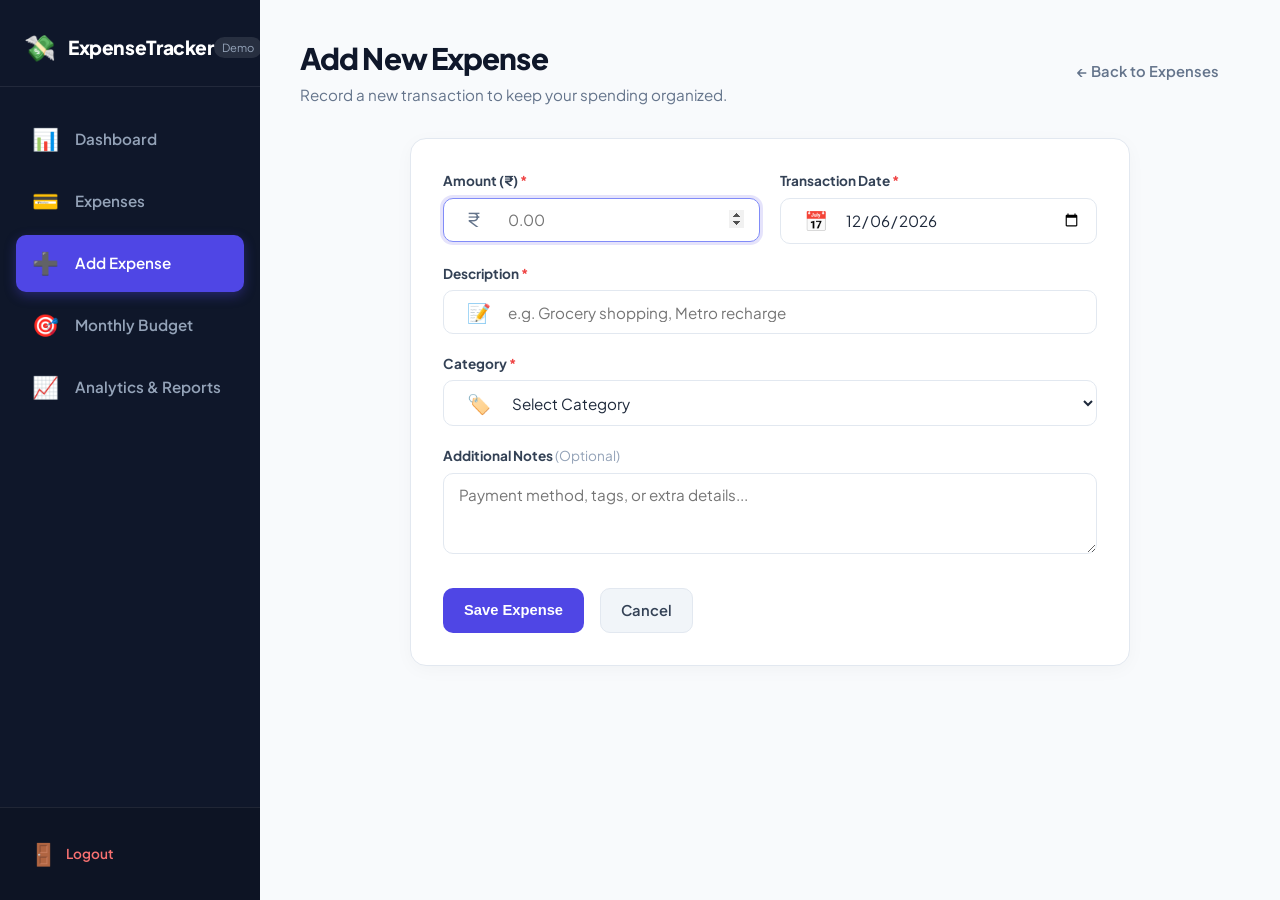
==== 08_Instant_Browser_App_NoServer/add-expense.html @ 8b0769f7 "Intial commit" ====
<!DOCTYPE html>
<html lang="en">
<head>
    <meta charset="UTF-8">
    <meta name="viewport" content="width=device-width, initial-scale=1.0">
    <title>Add Expense — ExpenseTracker</title>
    <link rel="preconnect" href="https://fonts.googleapis.com">
    <link rel="preconnect" href="https://fonts.gstatic.com" crossorigin>
    <link href="https://fonts.googleapis.com/css2?family=Plus+Jakarta+Sans:wght@400;500;600;700;800&display=swap" rel="stylesheet">
    <link rel="stylesheet" href="css/style.css">
</head>
<body class="app-body">
    <div class="app-layout">
        <!-- Sidebar Navigation -->
        <aside class="app-sidebar" id="appSidebar">
            <div class="sidebar-brand">
                <div class="brand-logo"><span class="logo-icon">💸</span><span class="brand-name">ExpenseTracker</span></div>
                <span class="badge-tag badge-subtle">Demo</span>
            </div>
            <nav class="sidebar-nav">
                <ul class="nav-list">
                    <li class="nav-item"><a href="dashboard.html" class="nav-link"><span class="nav-icon">📊</span><span class="nav-label">Dashboard</span></a></li>
                    <li class="nav-item"><a href="expenses.html" class="nav-link"><span class="nav-icon">💳</span><span class="nav-label">Expenses</span></a></li>
                    <li class="nav-item"><a href="add-expense.html" class="nav-link active"><span class="nav-icon">➕</span><span class="nav-label">Add Expense</span></a></li>
                    <li class="nav-item"><a href="budget.html" class="nav-link"><span class="nav-icon">🎯</span><span class="nav-label">Monthly Budget</span></a></li>
                    <li class="nav-item"><a href="reports.html" class="nav-link"><span class="nav-icon">📈</span><span class="nav-label">Analytics & Reports</span></a></li>
                </ul>
            </nav>
            <div class="sidebar-footer">
                <a href="#" onclick="AppStorage.logout()" class="btn-logout"><span class="nav-icon">🚪</span><span class="nav-label">Logout</span></a>
            </div>
        </aside>

        <!-- Main Content -->
        <main class="app-main">
            <div class="page-header">
                <div>
                    <h1 class="page-title">Add New Expense</h1>
                    <p class="page-subtitle">Record a new transaction to keep your spending organized.</p>
                </div>
                <div class="header-actions">
                    <a href="expenses.html" class="btn btn-ghost"><span>← Back to Expenses</span></a>
                </div>
            </div>

            <div class="form-container-card">
                <div class="card form-card">
                    <form id="addExpenseForm">
                        <div class="form-grid-2">
                            <div class="form-group">
                                <label for="amount">Amount (₹) <span class="required">*</span></label>
                                <div class="input-wrapper">
                                    <span class="input-icon">₹</span>
                                    <input type="number" id="amount" step="0.01" min="0.01" placeholder="0.00" required autofocus>
                                </div>
                            </div>

                            <div class="form-group">
                                <label for="date">Transaction Date <span class="required">*</span></label>
                                <div class="input-wrapper">
                                    <span class="input-icon">📅</span>
                                    <input type="date" id="date" required>
                                </div>
                            </div>
                        </div>

                        <div class="form-group">
                            <label for="description">Description <span class="required">*</span></label>
                            <div class="input-wrapper">
                                <span class="input-icon">📝</span>
                                <input type="text" id="description" placeholder="e.g. Grocery shopping, Metro recharge" required>
                            </div>
                        </div>

                        <div class="form-group">
                            <label for="category">Category <span class="required">*</span></label>
                            <div class="input-wrapper">
                                <span class="input-icon">🏷️</span>
                                <select id="category" class="form-select" required>
                                    <option value="" disabled selected>Select Category</option>
                                    <option value="Food">Food</option>
                                    <option value="Transport">Transport</option>
                                    <option value="Education">Education</option>
                                    <option value="Shopping">Shopping</option>
                                    <option value="Entertainment">Entertainment</option>
                                    <option value="Bills">Bills</option>
                                    <option value="Health">Health</option>
                                    <option value="Other">Other</option>
                                </select>
                            </div>
                        </div>

                        <div class="form-group">
                            <label for="notes">Additional Notes <span class="optional">(Optional)</span></label>
                            <textarea id="notes" rows="3" class="form-textarea" placeholder="Payment method, tags, or extra details..."></textarea>
                        </div>

                        <div class="form-actions">
                            <button type="submit" class="btn btn-primary"><span>Save Expense</span></button>
                            <a href="expenses.html" class="btn btn-secondary">Cancel</a>
                        </div>
                    </form>
                </div>
            </div>
        </main>
    </div>

    <script src="js/storage.js"></script>
    <script>
        document.getElementById('date').value = new Date().toISOString().split('T')[0];

        document.getElementById('addExpenseForm').addEventListener('submit', (e) => {
            e.preventDefault();
            const exp = {
                amount: document.getElementById('amount').value,
                date: document.getElementById('date').value,
                description: document.getElementById('description').value.trim(),
                category: document.getElementById('category').value,
                notes: document.getElementById('notes').value.trim()
            };

            AppStorage.addExpense(exp);
            window.location.href = 'expenses.html';
        });
    </script>
</body>
</html>
---- 08_Instant_Browser_App_NoServer/css/style.css ----
/* ==========================================================================
   Java Expense Tracker — Modern Dashboard Design System
   ========================================================================== */

:root {
    /* Brand Colors */
    --primary: #4f46e5;
    --primary-hover: #4338ca;
    --primary-light: #eef2ff;
    --accent: #06b6d4;
    --accent-hover: #0891b2;
    
    /* Status Colors */
    --success: #10b981;
    --success-bg: #ecfdf5;
    --success-border: #a7f3d0;
    
    --warning: #f59e0b;
    --warning-bg: #fffbeb;
    --warning-border: #fde68a;
    
    --danger: #ef4444;
    --danger-bg: #fef2f2;
    --danger-border: #fecaca;
    
    --info: #3b82f6;
    --info-bg: #eff6ff;
    --info-border: #bfdbfe;

    /* Neutrals & Surfaces */
    --bg-main: #f8fafc;
    --bg-card: #ffffff;
    --sidebar-bg: #0f172a;
    --sidebar-text: #94a3b8;
    --sidebar-active: #ffffff;
    --sidebar-active-bg: rgba(79, 70, 229, 0.25);
    
    --text-main: #1e293b;
    --text-muted: #64748b;
    --text-subtle: #94a3b8;
    
    --border-color: #e2e8f0;
    --border-focus: #818cf8;
    
    /* Shadows & Radii */
    --radius-sm: 6px;
    --radius-md: 10px;
    --radius-lg: 16px;
    --radius-full: 9999px;
    
    --shadow-sm: 0 1px 2px 0 rgba(0, 0, 0, 0.05);
    --shadow-md: 0 4px 6px -1px rgba(0, 0, 0, 0.1), 0 2px 4px -1px rgba(0, 0, 0, 0.06);
    --shadow-lg: 0 10px 15px -3px rgba(0, 0, 0, 0.1), 0 4px 6px -2px rgba(0, 0, 0, 0.05);
    --shadow-card: 0 4px 20px -2px rgba(0, 0, 0, 0.04);
}

/* Reset & Global */
*, *::before, *::after {
    box-sizing: border-box;
    margin: 0;
    padding: 0;
}

body {
    font-family: 'Plus Jakarta Sans', -apple-system, BlinkMacSystemFont, "Segoe UI", Roboto, sans-serif;
    background-color: var(--bg-main);
    color: var(--text-main);
    line-height: 1.5;
    -webkit-font-smoothing: antialiased;
}

a {
    color: var(--primary);
    text-decoration: none;
    transition: color 0.2s ease;
}

a:hover {
    color: var(--primary-hover);
}

/* ==========================================================================
   Layout & Navigation
   ========================================================================== */

.app-layout {
    display: flex;
    min-height: 100vh;
}

/* Mobile Navbar (Hidden on desktop) */
.mobile-navbar {
    display: none;
    position: fixed;
    top: 0;
    left: 0;
    right: 0;
    height: 60px;
    background: var(--sidebar-bg);
    color: #ffffff;
    align-items: center;
    justify-content: space-between;
    padding: 0 1.25rem;
    z-index: 100;
}

.mobile-menu-btn {
    background: transparent;
    border: none;
    color: #ffffff;
    font-size: 1.5rem;
    cursor: pointer;
}

/* Sidebar */
.app-sidebar {
    width: 260px;
    background-color: var(--sidebar-bg);
    color: var(--sidebar-text);
    display: flex;
    flex-direction: column;
    position: fixed;
    top: 0;
    bottom: 0;
    left: 0;
    z-index: 50;
    transition: transform 0.3s ease;
}

.sidebar-brand {
    padding: 1.75rem 1.5rem 1.25rem;
    display: flex;
    align-items: center;
    justify-content: space-between;
    border-bottom: 1px solid rgba(255, 255, 255, 0.08);
}

.brand-logo {
    display: flex;
    align-items: center;
    gap: 0.75rem;
}

.logo-icon {
    font-size: 1.6rem;
}

.brand-name {
    font-size: 1.2rem;
    font-weight: 800;
    color: #ffffff;
    letter-spacing: -0.02em;
}

.badge-subtle {
    font-size: 0.7rem;
    background: rgba(255, 255, 255, 0.1);
    color: #94a3b8;
    padding: 2px 8px;
    border-radius: var(--radius-full);
}

.sidebar-nav {
    flex: 1;
    padding: 1.5rem 1rem;
    overflow-y: auto;
}

.nav-list {
    list-style: none;
    display: flex;
    flex-direction: column;
    gap: 0.35rem;
}

.nav-link {
    display: flex;
    align-items: center;
    gap: 1rem;
    padding: 0.75rem 1rem;
    border-radius: var(--radius-md);
    color: var(--sidebar-text);
    font-weight: 600;
    font-size: 0.95rem;
    transition: all 0.2s ease;
}

.nav-link:hover {
    color: #ffffff;
    background: rgba(255, 255, 255, 0.05);
}

.nav-link.active {
    color: #ffffff;
    background: var(--primary);
    box-shadow: 0 4px 12px rgba(79, 70, 229, 0.35);
}

.nav-icon {
    font-size: 1.35rem;
}

.sidebar-footer {
    padding: 1.25rem 1rem;
    border-top: 1px solid rgba(255, 255, 255, 0.08);
    background: rgba(0, 0, 0, 0.15);
}

.user-profile-card {
    display: flex;
    align-items: center;
    gap: 0.75rem;
    margin-bottom: 0.85rem;
}

.user-avatar {
    width: 38px;
    height: 38px;
    background: var(--primary);
    color: #ffffff;
    border-radius: var(--radius-full);
    display: flex;
    align-items: center;
    justify-content: center;
    font-weight: 700;
    font-size: 1rem;
}

.user-details {
    overflow: hidden;
}

.user-name {
    display: block;
    font-size: 0.9rem;
    font-weight: 700;
    color: #ffffff;
    white-space: nowrap;
    text-overflow: ellipsis;
    overflow: hidden;
}

.user-email {
    display: block;
    font-size: 0.75rem;
    color: var(--sidebar-text);
    white-space: nowrap;
    text-overflow: ellipsis;
    overflow: hidden;
}

.btn-logout {
    display: flex;
    align-items: center;
    gap: 0.6rem;
    padding: 0.6rem 0.85rem;
    border-radius: var(--radius-md);
    color: #f87171;
    font-size: 0.85rem;
    font-weight: 600;
    transition: background 0.2s ease;
}

.btn-logout:hover {
    background: rgba(239, 68, 68, 0.15);
    color: #fca5a5;
}

/* Main Content Area */
.app-main {
    flex: 1;
    margin-left: 260px;
    padding: 2.25rem 2.5rem;
    max-width: 1400px;
}

.page-header {
    display: flex;
    align-items: center;
    justify-content: space-between;
    margin-bottom: 2rem;
    flex-wrap: wrap;
    gap: 1rem;
}

.page-title {
    font-size: 1.85rem;
    font-weight: 800;
    color: #0f172a;
    letter-spacing: -0.03em;
}

.page-subtitle {
    color: var(--text-muted);
    font-size: 0.95rem;
    margin-top: 0.2rem;
}

/* ==========================================================================
   Cards & KPI Grid
   ========================================================================== */

.card {
    background: var(--bg-card);
    border-radius: var(--radius-lg);
    border: 1px solid var(--border-color);
    box-shadow: var(--shadow-card);
    padding: 1.5rem;
    transition: box-shadow 0.2s ease;
}

.kpi-grid {
    display: grid;
    grid-template-columns: repeat(auto-fit, minmax(240px, 1fr));
    gap: 1.25rem;
    margin-bottom: 2rem;
}

.kpi-card {
    background: var(--bg-card);
    border: 1px solid var(--border-color);
    border-radius: var(--radius-lg);
    padding: 1.5rem;
    display: flex;
    align-items: flex-start;
    gap: 1.5rem;
    box-shadow: var(--shadow-card);
    position: relative;
    overflow: hidden;
    transition: transform 0.2s ease, box-shadow 0.2s ease;
}

.kpi-card:hover {
    transform: translateY(-3px);
    box-shadow: var(--shadow-lg);
}

.kpi-card::before {
    content: '';
    position: absolute;
    top: 0;
    left: 0;
    bottom: 0;
    width: 4px;
}

.kpi-card.card-primary::before { background: var(--primary); }
.kpi-card.card-info::before { background: var(--info); }
.kpi-card.card-success::before { background: var(--success); }
.kpi-card.card-warning::before { background: var(--warning); }
.kpi-card.card-danger::before { background: var(--danger); }
.kpi-card.card-purple::before { background: #8b5cf6; }

/* Tinted icon backgrounds — matching each card accent */
.card-primary .kpi-icon-wrapper { background: #eef2ff; color: #4f46e5; }
.card-info .kpi-icon-wrapper    { background: #eff6ff; color: #3b82f6; }
.card-success .kpi-icon-wrapper { background: #ecfdf5; color: #10b981; }
.card-warning .kpi-icon-wrapper { background: #fffbeb; color: #f59e0b; }
.card-danger .kpi-icon-wrapper  { background: #fef2f2; color: #ef4444; }
.card-purple .kpi-icon-wrapper  { background: #f5f3ff; color: #8b5cf6; }

.kpi-icon-wrapper {
    width: 58px;
    height: 58px;
    border-radius: var(--radius-md);
    background: var(--bg-main);
    display: flex;
    align-items: center;
    justify-content: center;
    font-size: 1.7rem;
    flex-shrink: 0;
}

.kpi-content {
    flex: 1;
    overflow: hidden;
}

.kpi-label {
    font-size: 0.82rem;
    font-weight: 700;
    text-transform: uppercase;
    letter-spacing: 0.05em;
    color: var(--text-muted);
}

.kpi-value {
    font-size: 1.75rem;
    font-weight: 800;
    color: #0f172a;
    margin: 0.25rem 0;
    letter-spacing: -0.02em;
}

.kpi-meta {
    font-size: 0.8rem;
    color: var(--text-muted);
    display: block;
}

/* ==========================================================================
   Charts Grid & Progress Bars
   ========================================================================== */

.charts-grid {
    display: grid;
    grid-template-columns: repeat(auto-fit, minmax(420px, 1fr));
    gap: 1.5rem;
    margin-bottom: 2rem;
}

.chart-card {
    display: flex;
    flex-direction: column;
}

.chart-header {
    display: flex;
    align-items: center;
    justify-content: space-between;
    margin-bottom: 1.25rem;
}

.chart-header h3 {
    font-size: 1.1rem;
    font-weight: 700;
    color: #0f172a;
}

.chart-wrapper {
    flex: 1;
    min-height: 260px;
    position: relative;
    display: flex;
    align-items: center;
    justify-content: center;
}

.empty-chart {
    text-align: center;
    color: var(--text-muted);
    padding: 3rem 1rem;
}

.empty-chart span {
    font-size: 2.5rem;
    display: block;
    margin-bottom: 0.5rem;
}

/* Budget Progress */
.budget-progress-card {
    margin-bottom: 2rem;
}

.budget-progress-header {
    display: flex;
    align-items: center;
    justify-content: space-between;
    margin-bottom: 0.85rem;
    flex-wrap: wrap;
    gap: 0.75rem;
}

.progress-bar-container {
    width: 100%;
    height: 12px;
    background-color: #e2e8f0;
    border-radius: var(--radius-full);
    overflow: hidden;
}

.progress-bar-sm {
    height: 8px;
}

.progress-bar-fill {
    height: 100%;
    background-color: var(--primary);
    border-radius: var(--radius-full);
    transition: width 0.6s cubic-bezier(0.4, 0, 0.2, 1);
}

.bg-success { background-color: var(--success); }
.bg-warning { background-color: var(--warning); }
.bg-danger { background-color: var(--danger); }

/* Status Badges */
.status-badge {
    font-size: 0.75rem;
    font-weight: 700;
    padding: 4px 10px;
    border-radius: var(--radius-full);
    text-transform: uppercase;
    letter-spacing: 0.04em;
}

.status-success { background: var(--success-bg); color: var(--success); border: 1px solid var(--success-border); }
.status-warning { background: var(--warning-bg); color: var(--warning); border: 1px solid var(--warning-border); }
.status-danger { background: var(--danger-bg); color: var(--danger); border: 1px solid var(--danger-border); }

/* ==========================================================================
   Toolbar & Filters
   ========================================================================== */

.toolbar-card {
    margin-bottom: 1.5rem;
    padding: 1.25rem 1.5rem;
}

.filter-grid {
    display: flex;
    flex-wrap: wrap;
    align-items: flex-end;
    gap: 1rem;
}

.filter-group {
    display: flex;
    flex-direction: column;
    gap: 0.35rem;
    flex: 1;
    min-width: 150px;
}

.filter-search {
    min-width: 220px;
    flex: 1.5;
}

.filter-group label {
    font-size: 0.8rem;
    font-weight: 700;
    color: var(--text-muted);
}

.filter-actions {
    display: flex;
    gap: 0.5rem;
    align-items: center;
}

.stats-ribbon {
    display: flex;
    gap: 1.5rem;
    margin-bottom: 1.25rem;
    align-items: center;
}

.stat-pill {
    background: #ffffff;
    border: 1px solid var(--border-color);
    padding: 0.4rem 0.85rem;
    border-radius: var(--radius-full);
    font-size: 0.85rem;
}

.stat-pill-label {
    color: var(--text-muted);
    margin-right: 0.35rem;
}

.stat-pill-value {
    font-weight: 700;
    color: #0f172a;
}

.stat-highlight {
    color: var(--primary);
}

/* ==========================================================================
   Data Tables
   ========================================================================== */

.table-card {
    padding: 0;
    overflow: hidden;
}

.table-card-header {
    display: flex;
    align-items: center;
    justify-content: space-between;
    padding: 1.25rem 1.5rem;
    border-bottom: 1px solid var(--border-color);
}

.table-card-header h3 {
    font-size: 1.1rem;
    font-weight: 700;
    color: #0f172a;
}

.table-responsive {
    width: 100%;
    overflow-x: auto;
}

.data-table {
    width: 100%;
    border-collapse: collapse;
    text-align: left;
    font-size: 0.92rem;
}

.data-table th {
    background-color: #f8fafc;
    color: var(--text-muted);
    font-size: 0.78rem;
    font-weight: 700;
    text-transform: uppercase;
    letter-spacing: 0.05em;
    padding: 0.85rem 1.25rem;
    border-bottom: 1px solid var(--border-color);
}

.data-table td {
    padding: 1rem 1.25rem;
    border-bottom: 1px solid var(--border-color);
    vertical-align: middle;
}

.data-table tbody tr:hover {
    background-color: #f8fafc;
}

.data-table tr:last-child td {
    border-bottom: none;
}

.text-right { text-align: right; }
.text-center { text-align: center; }

.cell-amount {
    font-weight: 700;
    font-size: 0.98rem;
    color: #0f172a;
}

.date-badge {
    background: #f1f5f9;
    color: #475569;
    padding: 3px 8px;
    border-radius: var(--radius-sm);
    font-size: 0.82rem;
    font-weight: 600;
    font-family: monospace;
}

/* Category Badges */
.category-badge {
    display: inline-flex;
    align-items: center;
    gap: 0.35rem;
    padding: 4px 10px;
    border-radius: var(--radius-full);
    font-size: 0.8rem;
    font-weight: 600;
}

.cat-food { background: #fef3c7; color: #b45309; }
.cat-transport { background: #dbeafe; color: #1d4ed8; }
.cat-education { background: #ede9fe; color: #6d28d9; }
.cat-shopping { background: #fce7f3; color: #be185d; }
.cat-entertainment { background: #d1fae5; color: #047857; }
.cat-bills { background: #fee2e2; color: #b91c1c; }
.cat-health { background: #cffafe; color: #0e7490; }
.cat-other { background: #f1f5f9; color: #475569; }

/* Action Buttons */
.action-btn-group {
    display: inline-flex;
    gap: 0.4rem;
}

.btn-icon-action {
    display: inline-flex;
    align-items: center;
    justify-content: center;
    width: 38px;
    height: 38px;
    border-radius: var(--radius-sm);
    border: 1px solid var(--border-color);
    background: #ffffff;
    cursor: pointer;
    font-size: 1.05rem;
    transition: all 0.2s ease;
}

.btn-icon-action:hover {
    background: #f1f5f9;
    transform: scale(1.05);
}

.btn-edit:hover { border-color: var(--primary); background: var(--primary-light); }
.btn-delete:hover { border-color: var(--danger); background: var(--danger-bg); }

.inline-form {
    display: inline;
}

/* Empty State */
.empty-state {
    text-align: center;
    padding: 3rem 1.5rem;
    color: var(--text-muted);
}

.empty-icon {
    font-size: 3rem;
    display: block;
    margin-bottom: 0.75rem;
}

.empty-state h3 {
    color: #0f172a;
    font-size: 1.15rem;
    margin-bottom: 0.25rem;
}

.empty-state p {
    font-size: 0.9rem;
    margin-bottom: 1.25rem;
}

/* ==========================================================================
   Forms, Inputs & Buttons
   ========================================================================== */

.form-container-card {
    max-width: 720px;
    margin: 0 auto;
}

.form-card {
    padding: 2rem;
}

.form-grid-2 {
    display: grid;
    grid-template-columns: 1fr 1fr;
    gap: 1.25rem;
}

.form-group {
    margin-bottom: 1.25rem;
}

.form-group label {
    display: block;
    font-size: 0.85rem;
    font-weight: 700;
    color: #334155;
    margin-bottom: 0.4rem;
}

.required { color: var(--danger); }
.optional { color: var(--text-subtle); font-weight: normal; }

.input-wrapper {
    position: relative;
    display: flex;
    align-items: center;
}

.input-icon {
    position: absolute;
    left: 1.5rem;
    font-size: 1.2rem;
    color: var(--text-muted);
    pointer-events: none;
}

input[type="text"],
input[type="email"],
input[type="password"],
input[type="number"],
input[type="date"],
select,
textarea {
    width: 100%;
    padding: 0.7rem 0.95rem;
    border: 1px solid var(--border-color);
    border-radius: var(--radius-md);
    background-color: #ffffff;
    font-family: inherit;
    font-size: 0.95rem;
    color: var(--text-main);
    transition: border-color 0.2s ease, box-shadow 0.2s ease;
}

.input-wrapper input,
.input-wrapper select {
    padding-left: 4rem;
}

input:focus, select:focus, textarea:focus {
    outline: none;
    border-color: var(--border-focus);
    box-shadow: 0 0 0 3px rgba(79, 70, 229, 0.15);
}

.form-textarea {
    resize: vertical;
}

.form-actions {
    display: flex;
    gap: 1rem;
    margin-top: 1.75rem;
}

/* Buttons */
.btn {
    display: inline-flex;
    align-items: center;
    justify-content: center;
    gap: 0.5rem;
    padding: 0.65rem 1.25rem;
    font-size: 0.92rem;
    font-weight: 600;
    border-radius: var(--radius-md);
    border: 1px solid transparent;
    cursor: pointer;
    transition: all 0.2s ease;
}

.btn-primary {
    background-color: var(--primary);
    color: #ffffff;
}

.btn-primary:hover {
    background-color: var(--primary-hover);
    color: #ffffff;
    box-shadow: 0 4px 12px rgba(79, 70, 229, 0.3);
}

.btn-secondary {
    background-color: #f1f5f9;
    color: #334155;
    border-color: var(--border-color);
}

.btn-secondary:hover {
    background-color: #e2e8f0;
}

.btn-ghost {
    background-color: transparent;
    color: var(--text-muted);
}

.btn-ghost:hover {
    background-color: #f1f5f9;
    color: var(--text-main);
}

.btn-block {
    width: 100%;
}

.btn-sm {
    padding: 0.45rem 0.85rem;
    font-size: 0.82rem;
}

/* ==========================================================================
   Alerts
   ========================================================================== */

.alert {
    display: flex;
    align-items: center;
    gap: 0.75rem;
    padding: 0.85rem 1.15rem;
    border-radius: var(--radius-md);
    font-size: 0.9rem;
    font-weight: 500;
    margin-bottom: 1.5rem;
}

.alert-danger { background-color: var(--danger-bg); color: #991b1b; border: 1px solid var(--danger-border); }
.alert-success { background-color: var(--success-bg); color: #065f46; border: 1px solid var(--success-border); }
.alert-warning { background-color: var(--warning-bg); color: #92400e; border: 1px solid var(--warning-border); }
.alert-info { background-color: var(--info-bg); color: #1e40af; border: 1px solid var(--info-border); }

/* ==========================================================================
   Auth Pages (Login & Register)
   ========================================================================== */

.auth-page {
    background: linear-gradient(135deg, #0f172a 0%, #1e1b4b 100%);
    min-height: 100vh;
    display: flex;
    align-items: center;
    justify-content: center;
    padding: 2rem 1rem;
}

.auth-container {
    width: 100%;
    max-width: 440px;
}

.auth-card {
    background: #ffffff;
    border-radius: var(--radius-lg);
    box-shadow: 0 20px 25px -5px rgba(0, 0, 0, 0.2), 0 10px 10px -5px rgba(0, 0, 0, 0.04);
    padding: 2.5rem 2.25rem;
}

.auth-header {
    text-align: center;
    margin-bottom: 2rem;
}

.auth-header .brand-logo {
    justify-content: center;
    margin-bottom: 0.75rem;
}

.auth-header h2 {
    font-size: 1.5rem;
    font-weight: 800;
    color: #0f172a;
}

.auth-subtitle {
    color: var(--text-muted);
    font-size: 0.9rem;
}

.auth-footer {
    text-align: center;
    margin-top: 1.75rem;
    font-size: 0.9rem;
    color: var(--text-muted);
}

.auth-link {
    font-weight: 700;
    color: var(--primary);
}

/* ==========================================================================
   Budget & Reports Specific
   ========================================================================== */

.grid-2-col {
    display: grid;
    grid-template-columns: 1fr 1fr;
    gap: 1.5rem;
    margin-bottom: 2rem;
}

.budget-metrics-list {
    display: flex;
    flex-direction: column;
    gap: 0.85rem;
}

.metric-row {
    display: flex;
    justify-content: space-between;
    align-items: center;
    padding: 0.6rem 0;
    border-bottom: 1px dashed var(--border-color);
    font-size: 0.95rem;
}

.metric-row:last-child {
    border-bottom: none;
}

.stat-danger { color: var(--danger); font-weight: 700; }
.stat-success { color: var(--success); font-weight: 700; }
.font-medium { font-weight: 600; }

.mt-3 { margin-top: 0.75rem; }
.mt-4 { margin-top: 1.5rem; }

/* ==========================================================================
   Print & Responsive Styles
   ========================================================================== */

@media print {
    .app-sidebar, .mobile-navbar, .no-print, .btn, .btn-icon-action, .toolbar-card {
        display: none !important;
    }
    .app-main {
        margin-left: 0 !important;
        padding: 0 !important;
    }
    .card {
        box-shadow: none !important;
        border: 1px solid #ccc !important;
    }
}

@media (max-width: 992px) {
    .app-sidebar {
        transform: translateX(-100%);
    }
    .app-sidebar.open {
        transform: translateX(0);
    }
    .app-main {
        margin-left: 0;
        padding: 5rem 1.25rem 2rem;
    }
    .mobile-navbar {
        display: flex;
    }
    .charts-grid, .grid-2-col, .form-grid-2 {
        grid-template-columns: 1fr;
    }
}
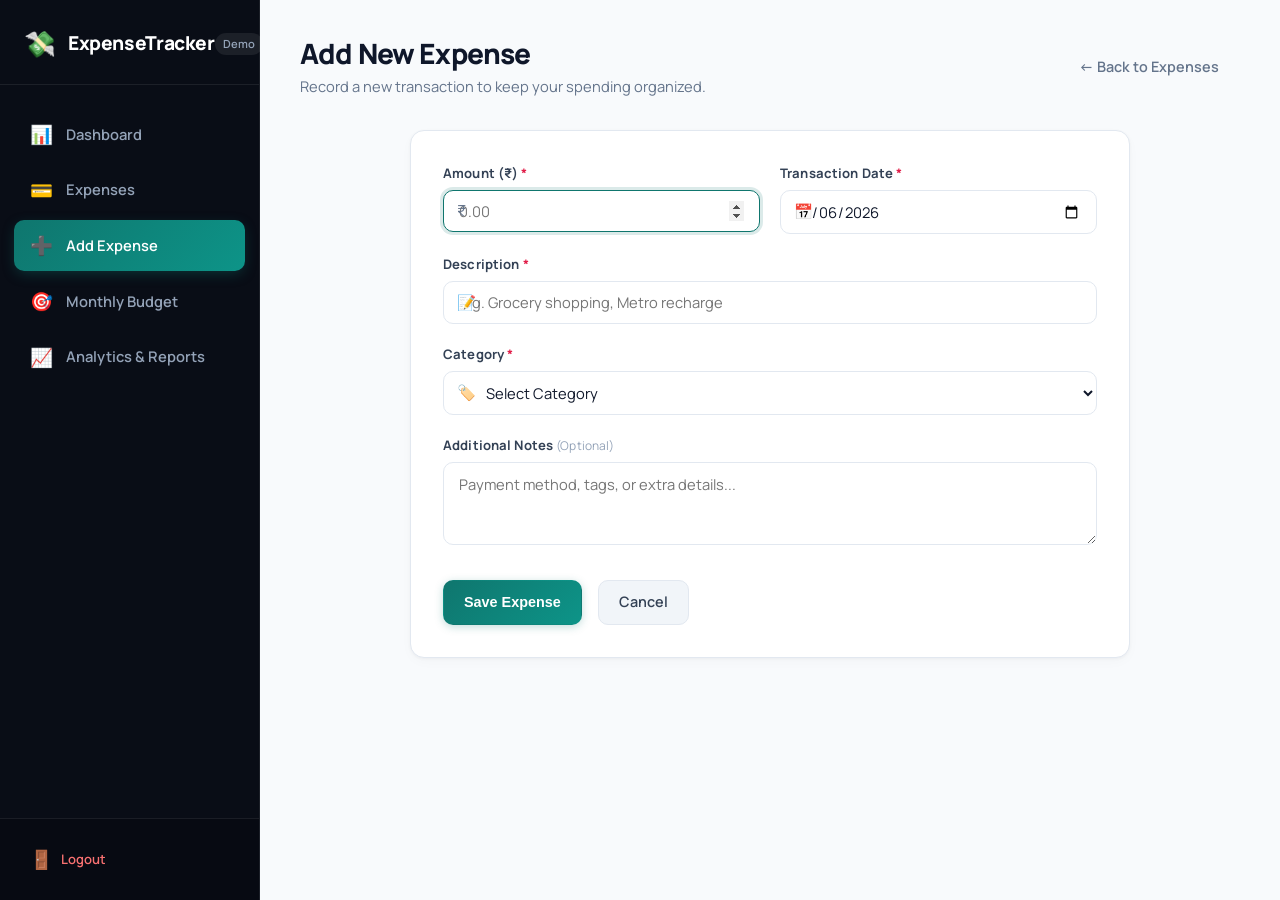
==== commit 0cec2357: "Switch from Firebase to MySQL + add Render deployment config - Replace Firebase Admin SDK with MySQL" ====
--- a/08_Instant_Browser_App_NoServer/add-expense.html
+++ b/08_Instant_Browser_App_NoServer/add-expense.html
@@ -6,7 +6,7 @@
     <title>Add Expense — ExpenseTracker</title>
     <link rel="preconnect" href="https://fonts.googleapis.com">
     <link rel="preconnect" href="https://fonts.gstatic.com" crossorigin>
-    <link href="https://fonts.googleapis.com/css2?family=Plus+Jakarta+Sans:wght@400;500;600;700;800&display=swap" rel="stylesheet">
+    <link href="https://fonts.googleapis.com/css2?family=Manrope:wght@400;500;600;700;800&display=swap" rel="stylesheet">
     <link rel="stylesheet" href="css/style.css">
 </head>
 <body class="app-body">
--- a/08_Instant_Browser_App_NoServer/css/style.css
+++ b/08_Instant_Browser_App_NoServer/css/style.css
@@ -1,57 +1,71 @@
 /* ==========================================================================
-   Java Expense Tracker — Modern Dashboard Design System
+   Java Expense Tracker — High-Craft Financial Interface Design System
+   Polished with Impeccable Craft (Production-Grade UI Refinement)
    ========================================================================== */
 
 :root {
-    /* Brand Colors */
-    --primary: #4f46e5;
-    --primary-hover: #4338ca;
-    --primary-light: #eef2ff;
-    --accent: #06b6d4;
-    --accent-hover: #0891b2;
+    /* Brand Colors (Deep Emerald Teal & Sky Precision) */
+    --primary: #0f766e;
+    --primary-hover: #115e59;
+    --primary-light: #f0fdfa;
+    --primary-border: #99f6e4;
+    --primary-gradient: linear-gradient(135deg, #0f766e 0%, #0d9488 100%);
     
-    /* Status Colors */
-    --success: #10b981;
+    --accent: #0284c7;
+    --accent-hover: #0369a1;
+    --accent-light: #f0f9ff;
+    --accent-border: #bae6fd;
+    
+    /* Semantic Status Colors (WCAG AA Compliant Contrast) */
+    --success: #059669;
     --success-bg: #ecfdf5;
     --success-border: #a7f3d0;
+    --success-text: #065f46;
     
-    --warning: #f59e0b;
+    --warning: #d97706;
     --warning-bg: #fffbeb;
     --warning-border: #fde68a;
+    --warning-text: #92400e;
     
-    --danger: #ef4444;
-    --danger-bg: #fef2f2;
-    --danger-border: #fecaca;
+    --danger: #e11d48;
+    --danger-bg: #fff1f2;
+    --danger-border: #fecdd3;
+    --danger-text: #9f1239;
     
-    --info: #3b82f6;
-    --info-bg: #eff6ff;
-    --info-border: #bfdbfe;
+    --info: #0284c7;
+    --info-bg: #f0f9ff;
+    --info-border: #bae6fd;
+    --info-text: #075985;
 
     /* Neutrals & Surfaces */
     --bg-main: #f8fafc;
     --bg-card: #ffffff;
-    --sidebar-bg: #0f172a;
+    --bg-muted: #f1f5f9;
+    --sidebar-bg: #090d16;
     --sidebar-text: #94a3b8;
     --sidebar-active: #ffffff;
-    --sidebar-active-bg: rgba(79, 70, 229, 0.25);
+    --sidebar-active-bg: rgba(15, 118, 110, 0.22);
+    --sidebar-border: rgba(255, 255, 255, 0.08);
     
-    --text-main: #1e293b;
+    --text-main: #0f172a;
+    --text-secondary: #334155;
     --text-muted: #64748b;
     --text-subtle: #94a3b8;
     
     --border-color: #e2e8f0;
-    --border-focus: #818cf8;
+    --border-subtle: #f1f5f9;
+    --border-focus: #0f766e;
     
     /* Shadows & Radii */
     --radius-sm: 6px;
     --radius-md: 10px;
-    --radius-lg: 16px;
+    --radius-lg: 14px;
     --radius-full: 9999px;
     
-    --shadow-sm: 0 1px 2px 0 rgba(0, 0, 0, 0.05);
-    --shadow-md: 0 4px 6px -1px rgba(0, 0, 0, 0.1), 0 2px 4px -1px rgba(0, 0, 0, 0.06);
-    --shadow-lg: 0 10px 15px -3px rgba(0, 0, 0, 0.1), 0 4px 6px -2px rgba(0, 0, 0, 0.05);
-    --shadow-card: 0 4px 20px -2px rgba(0, 0, 0, 0.04);
+    --shadow-sm: 0 1px 2px 0 rgba(15, 23, 42, 0.04);
+    --shadow-md: 0 4px 6px -1px rgba(15, 23, 42, 0.07), 0 2px 4px -2px rgba(15, 23, 42, 0.04);
+    --shadow-lg: 0 12px 20px -4px rgba(15, 23, 42, 0.08), 0 4px 6px -2px rgba(15, 23, 42, 0.03);
+    --shadow-card: 0 1px 3px 0 rgba(15, 23, 42, 0.04), 0 4px 14px -2px rgba(15, 23, 42, 0.03);
 }
 
 /* Reset & Global */
@@ -61,22 +75,86 @@
     padding: 0;
 }
 
+::selection {
+    background: rgba(15, 118, 110, 0.2);
+    color: #0f766e;
+}
+
 body {
-    font-family: 'Plus Jakarta Sans', -apple-system, BlinkMacSystemFont, "Segoe UI", Roboto, sans-serif;
+    font-family: 'Manrope', -apple-system, BlinkMacSystemFont, "Segoe UI", Roboto, sans-serif;
     background-color: var(--bg-main);
     color: var(--text-main);
-    line-height: 1.5;
+    line-height: 1.55;
     -webkit-font-smoothing: antialiased;
+    -moz-osx-font-smoothing: grayscale;
+    caret-color: var(--primary);
+}
+
+/* Custom Scrollbar */
+::-webkit-scrollbar {
+    width: 6px;
+    height: 6px;
+}
+::-webkit-scrollbar-track {
+    background: transparent;
+}
+::-webkit-scrollbar-thumb {
+    background: #cbd5e1;
+    border-radius: var(--radius-full);
+}
+::-webkit-scrollbar-thumb:hover {
+    background: #94a3b8;
+}
+
+/* Focus Rings */
+:focus-visible {
+    outline: 2px solid var(--border-focus);
+    outline-offset: 2px;
 }
 
 a {
     color: var(--primary);
     text-decoration: none;
-    transition: color 0.2s ease;
+    transition: color 0.15s ease;
 }
 
 a:hover {
     color: var(--primary-hover);
+}
+
+/* Text Links & Truncation */
+.text-link {
+    color: var(--primary);
+    font-weight: 600;
+    font-size: 0.82rem;
+    display: inline-flex;
+    align-items: center;
+    gap: 0.25rem;
+    transition: color 0.15s ease;
+}
+
+.text-link:hover {
+    color: var(--primary-hover);
+    text-decoration: underline;
+}
+
+.text-truncate {
+    white-space: nowrap;
+    overflow: hidden;
+    text-overflow: ellipsis;
+    display: block;
+}
+
+/* Tabular Numerals for Financial Data Alignment */
+.kpi-value,
+.stat-pill-value,
+.cell-amount,
+.metric-val,
+.date-badge,
+.amount,
+td.amount {
+    font-variant-numeric: tabular-nums lining-nums;
+    letter-spacing: -0.01em;
 }
 
 /* ==========================================================================
@@ -88,7 +166,7 @@
     min-height: 100vh;
 }
 
-/* Mobile Navbar (Hidden on desktop) */
+/* Mobile Navbar */
 .mobile-navbar {
     display: none;
     position: fixed;
@@ -102,6 +180,7 @@
     justify-content: space-between;
     padding: 0 1.25rem;
     z-index: 100;
+    border-bottom: 1px solid var(--sidebar-border);
 }
 
 .mobile-menu-btn {
@@ -124,15 +203,16 @@
     bottom: 0;
     left: 0;
     z-index: 50;
-    transition: transform 0.3s ease;
+    border-right: 1px solid var(--sidebar-border);
+    transition: transform 0.25s cubic-bezier(0.16, 1, 0.3, 1);
 }
 
 .sidebar-brand {
-    padding: 1.75rem 1.5rem 1.25rem;
+    padding: 1.5rem 1.5rem 1.25rem;
     display: flex;
     align-items: center;
     justify-content: space-between;
-    border-bottom: 1px solid rgba(255, 255, 255, 0.08);
+    border-bottom: 1px solid var(--sidebar-border);
 }
 
 .brand-logo {
@@ -152,17 +232,24 @@
     letter-spacing: -0.02em;
 }
 
+.badge-tag {
+    display: inline-flex;
+    align-items: center;
+    justify-content: center;
+}
+
 .badge-subtle {
     font-size: 0.7rem;
-    background: rgba(255, 255, 255, 0.1);
+    background: rgba(255, 255, 255, 0.08);
     color: #94a3b8;
     padding: 2px 8px;
     border-radius: var(--radius-full);
+    font-weight: 600;
 }
 
 .sidebar-nav {
     flex: 1;
-    padding: 1.5rem 1rem;
+    padding: 1.5rem 0.85rem;
     overflow-y: auto;
 }
 
@@ -170,40 +257,40 @@
     list-style: none;
     display: flex;
     flex-direction: column;
-    gap: 0.35rem;
+    gap: 0.3rem;
 }
 
 .nav-link {
     display: flex;
     align-items: center;
-    gap: 1rem;
-    padding: 0.75rem 1rem;
+    gap: 0.85rem;
+    padding: 0.7rem 1rem;
     border-radius: var(--radius-md);
     color: var(--sidebar-text);
     font-weight: 600;
-    font-size: 0.95rem;
-    transition: all 0.2s ease;
+    font-size: 0.92rem;
+    transition: all 0.15s ease;
 }
 
 .nav-link:hover {
     color: #ffffff;
-    background: rgba(255, 255, 255, 0.05);
+    background: rgba(255, 255, 255, 0.06);
 }
 
 .nav-link.active {
     color: #ffffff;
-    background: var(--primary);
-    box-shadow: 0 4px 12px rgba(79, 70, 229, 0.35);
+    background: var(--primary-gradient);
+    box-shadow: 0 4px 14px -2px rgba(15, 118, 110, 0.4);
 }
 
 .nav-icon {
-    font-size: 1.35rem;
+    font-size: 1.15rem;
 }
 
 .sidebar-footer {
-    padding: 1.25rem 1rem;
-    border-top: 1px solid rgba(255, 255, 255, 0.08);
-    background: rgba(0, 0, 0, 0.15);
+    padding: 1.15rem 1rem;
+    border-top: 1px solid var(--sidebar-border);
+    background: rgba(0, 0, 0, 0.2);
 }
 
 .user-profile-card {
@@ -214,8 +301,8 @@
 }
 
 .user-avatar {
-    width: 38px;
-    height: 38px;
+    width: 36px;
+    height: 36px;
     background: var(--primary);
     color: #ffffff;
     border-radius: var(--radius-full);
@@ -223,7 +310,7 @@
     align-items: center;
     justify-content: center;
     font-weight: 700;
-    font-size: 1rem;
+    font-size: 0.95rem;
 }
 
 .user-details {
@@ -232,7 +319,7 @@
 
 .user-name {
     display: block;
-    font-size: 0.9rem;
+    font-size: 0.88rem;
     font-weight: 700;
     color: #ffffff;
     white-space: nowrap;
@@ -242,7 +329,7 @@
 
 .user-email {
     display: block;
-    font-size: 0.75rem;
+    font-size: 0.72rem;
     color: var(--sidebar-text);
     white-space: nowrap;
     text-overflow: ellipsis;
@@ -252,13 +339,13 @@
 .btn-logout {
     display: flex;
     align-items: center;
-    gap: 0.6rem;
-    padding: 0.6rem 0.85rem;
+    gap: 0.5rem;
+    padding: 0.5rem 0.85rem;
     border-radius: var(--radius-md);
     color: #f87171;
-    font-size: 0.85rem;
+    font-size: 0.82rem;
     font-weight: 600;
-    transition: background 0.2s ease;
+    transition: background 0.15s ease;
 }
 
 .btn-logout:hover {
@@ -284,16 +371,17 @@
 }
 
 .page-title {
-    font-size: 1.85rem;
+    font-size: 1.75rem;
     font-weight: 800;
-    color: #0f172a;
+    color: var(--text-main);
     letter-spacing: -0.03em;
+    line-height: 1.25;
 }
 
 .page-subtitle {
     color: var(--text-muted);
-    font-size: 0.95rem;
-    margin-top: 0.2rem;
+    font-size: 0.92rem;
+    margin-top: 0.25rem;
 }
 
 /* ==========================================================================
@@ -306,7 +394,11 @@
     border: 1px solid var(--border-color);
     box-shadow: var(--shadow-card);
     padding: 1.5rem;
-    transition: box-shadow 0.2s ease;
+    transition: box-shadow 0.2s ease, border-color 0.2s ease;
+}
+
+.card:hover {
+    border-color: #cbd5e1;
 }
 
 .kpi-grid {
@@ -320,55 +412,63 @@
     background: var(--bg-card);
     border: 1px solid var(--border-color);
     border-radius: var(--radius-lg);
-    padding: 1.5rem;
+    padding: 1.35rem 1.5rem;
     display: flex;
     align-items: flex-start;
-    gap: 1.5rem;
+    gap: 1.15rem;
     box-shadow: var(--shadow-card);
     position: relative;
     overflow: hidden;
-    transition: transform 0.2s ease, box-shadow 0.2s ease;
+    transition: transform 0.2s ease, box-shadow 0.2s ease, border-color 0.2s ease;
 }
 
 .kpi-card:hover {
-    transform: translateY(-3px);
-    box-shadow: var(--shadow-lg);
-}
-
-.kpi-card::before {
-    content: '';
-    position: absolute;
-    top: 0;
-    left: 0;
-    bottom: 0;
-    width: 4px;
-}
-
-.kpi-card.card-primary::before { background: var(--primary); }
-.kpi-card.card-info::before { background: var(--info); }
-.kpi-card.card-success::before { background: var(--success); }
-.kpi-card.card-warning::before { background: var(--warning); }
-.kpi-card.card-danger::before { background: var(--danger); }
-.kpi-card.card-purple::before { background: #8b5cf6; }
-
-/* Tinted icon backgrounds — matching each card accent */
-.card-primary .kpi-icon-wrapper { background: #eef2ff; color: #4f46e5; }
-.card-info .kpi-icon-wrapper    { background: #eff6ff; color: #3b82f6; }
-.card-success .kpi-icon-wrapper { background: #ecfdf5; color: #10b981; }
-.card-warning .kpi-icon-wrapper { background: #fffbeb; color: #f59e0b; }
-.card-danger .kpi-icon-wrapper  { background: #fef2f2; color: #ef4444; }
-.card-purple .kpi-icon-wrapper  { background: #f5f3ff; color: #8b5cf6; }
+    transform: translateY(-2px);
+    box-shadow: var(--shadow-md);
+    border-color: #cbd5e1;
+}
 
 .kpi-icon-wrapper {
-    width: 58px;
-    height: 58px;
+    width: 46px;
+    height: 46px;
     border-radius: var(--radius-md);
-    background: var(--bg-main);
+    background: var(--bg-muted);
     display: flex;
     align-items: center;
     justify-content: center;
-    font-size: 1.7rem;
+    font-size: 1.4rem;
     flex-shrink: 0;
+    border: 1px solid var(--border-subtle);
+}
+
+.kpi-card.card-primary .kpi-icon-wrapper {
+    background: var(--primary-light);
+    border-color: var(--primary-border);
+}
+
+.kpi-card.card-info .kpi-icon-wrapper {
+    background: var(--info-bg);
+    border-color: var(--info-border);
+}
+
+.kpi-card.card-success .kpi-icon-wrapper {
+    background: var(--success-bg);
+    border-color: var(--success-border);
+}
+
+.kpi-card.card-warning .kpi-icon-wrapper {
+    background: var(--warning-bg);
+    border-color: var(--warning-border);
+}
+
+.kpi-card.card-danger .kpi-icon-wrapper {
+    background: var(--danger-bg);
+    border-color: var(--danger-border);
+}
+
+.kpi-card.card-purple .kpi-icon-wrapper {
+    background: #f5f3ff;
+    border-color: #ddd6fe;
 }
 
 .kpi-content {
@@ -377,7 +477,7 @@
 }
 
 .kpi-label {
-    font-size: 0.82rem;
+    font-size: 0.78rem;
     font-weight: 700;
     text-transform: uppercase;
     letter-spacing: 0.05em;
@@ -385,17 +485,67 @@
 }
 
 .kpi-value {
-    font-size: 1.75rem;
+    font-size: 1.7rem;
     font-weight: 800;
-    color: #0f172a;
-    margin: 0.25rem 0;
-    letter-spacing: -0.02em;
+    color: var(--text-main);
+    margin: 0.2rem 0;
 }
 
 .kpi-meta {
-    font-size: 0.8rem;
+    font-size: 0.78rem;
     color: var(--text-muted);
     display: block;
+}
+
+/* ==========================================================================
+   Budget Overview & Progress Card
+   ========================================================================== */
+
+.budget-progress-card {
+    margin-bottom: 2rem;
+}
+
+.budget-progress-header {
+    display: flex;
+    align-items: center;
+    justify-content: space-between;
+    margin-bottom: 1.15rem;
+    flex-wrap: wrap;
+    gap: 0.75rem;
+}
+
+.budget-info h4 {
+    font-size: 1.05rem;
+    font-weight: 700;
+    color: var(--text-main);
+}
+
+.budget-info p {
+    font-size: 0.88rem;
+    color: var(--text-muted);
+    margin-top: 0.15rem;
+}
+
+.card-header-styled {
+    margin-bottom: 1.25rem;
+    padding-bottom: 0.85rem;
+    border-bottom: 1px solid var(--border-color);
+}
+
+.card-header-styled h3 {
+    font-size: 1.1rem;
+    font-weight: 700;
+    color: var(--text-main);
+}
+
+.card-header-styled p {
+    font-size: 0.85rem;
+    color: var(--text-muted);
+    margin-top: 0.2rem;
+}
+
+.budget-alert-box {
+    margin-top: 1rem;
 }
 
 /* ==========================================================================
@@ -410,6 +560,7 @@
 }
 
 .chart-card {
+    min-height: 380px;
     display: flex;
     flex-direction: column;
 }
@@ -419,66 +570,71 @@
     align-items: center;
     justify-content: space-between;
     margin-bottom: 1.25rem;
+    padding-bottom: 0.85rem;
+    border-bottom: 1px solid var(--border-color);
 }
 
 .chart-header h3 {
-    font-size: 1.1rem;
-    font-weight: 700;
-    color: #0f172a;
-}
-
-.chart-wrapper {
+    font-size: 1.05rem;
+    font-weight: 700;
+    color: var(--text-main);
+    letter-spacing: -0.01em;
+}
+
+.chart-wrapper, .chart-container {
     flex: 1;
-    min-height: 260px;
     position: relative;
+    width: 100%;
+    min-height: 280px;
     display: flex;
     align-items: center;
     justify-content: center;
 }
 
+/* Empty Chart State */
 .empty-chart {
+    display: flex;
+    flex-direction: column;
+    align-items: center;
+    justify-content: center;
+    height: 240px;
+    width: 100%;
+    background: var(--bg-muted);
+    border: 1px dashed var(--border-color);
+    border-radius: var(--radius-md);
+    color: var(--text-muted);
     text-align: center;
-    color: var(--text-muted);
-    padding: 3rem 1rem;
+    padding: 2rem;
 }
 
 .empty-chart span {
     font-size: 2.5rem;
-    display: block;
     margin-bottom: 0.5rem;
 }
 
-/* Budget Progress */
-.budget-progress-card {
-    margin-bottom: 2rem;
-}
-
-.budget-progress-header {
-    display: flex;
-    align-items: center;
-    justify-content: space-between;
-    margin-bottom: 0.85rem;
-    flex-wrap: wrap;
-    gap: 0.75rem;
-}
-
+.empty-chart p {
+    font-size: 0.88rem;
+    color: var(--text-muted);
+}
+
+/* Progress Bars (Layout-thrash free) */
 .progress-bar-container {
     width: 100%;
-    height: 12px;
+    height: 10px;
     background-color: #e2e8f0;
     border-radius: var(--radius-full);
     overflow: hidden;
 }
 
 .progress-bar-sm {
-    height: 8px;
+    height: 7px;
 }
 
 .progress-bar-fill {
     height: 100%;
     background-color: var(--primary);
     border-radius: var(--radius-full);
-    transition: width 0.6s cubic-bezier(0.4, 0, 0.2, 1);
+    transition: opacity 0.25s ease;
 }
 
 .bg-success { background-color: var(--success); }
@@ -487,17 +643,32 @@
 
 /* Status Badges */
 .status-badge {
-    font-size: 0.75rem;
-    font-weight: 700;
-    padding: 4px 10px;
+    font-size: 0.72rem;
+    font-weight: 700;
+    padding: 3px 9px;
     border-radius: var(--radius-full);
     text-transform: uppercase;
-    letter-spacing: 0.04em;
-}
-
-.status-success { background: var(--success-bg); color: var(--success); border: 1px solid var(--success-border); }
-.status-warning { background: var(--warning-bg); color: var(--warning); border: 1px solid var(--warning-border); }
-.status-danger { background: var(--danger-bg); color: var(--danger); border: 1px solid var(--danger-border); }
+    letter-spacing: 0.05em;
+    display: inline-block;
+}
+
+.status-success {
+    background: var(--success-bg);
+    color: var(--success-text);
+    border: 1px solid var(--success-border);
+}
+
+.status-warning {
+    background: var(--warning-bg);
+    color: var(--warning-text);
+    border: 1px solid var(--warning-border);
+}
+
+.status-danger {
+    background: var(--danger-bg);
+    color: var(--danger-text);
+    border: 1px solid var(--danger-border);
+}
 
 /* ==========================================================================
    Toolbar & Filters
@@ -505,7 +676,7 @@
 
 .toolbar-card {
     margin-bottom: 1.5rem;
-    padding: 1.25rem 1.5rem;
+    padding: 1.15rem 1.35rem;
 }
 
 .filter-grid {
@@ -529,8 +700,10 @@
 }
 
 .filter-group label {
-    font-size: 0.8rem;
-    font-weight: 700;
+    font-size: 0.76rem;
+    font-weight: 700;
+    text-transform: uppercase;
+    letter-spacing: 0.04em;
     color: var(--text-muted);
 }
 
@@ -542,27 +715,30 @@
 
 .stats-ribbon {
     display: flex;
-    gap: 1.5rem;
+    gap: 1.25rem;
     margin-bottom: 1.25rem;
     align-items: center;
+    flex-wrap: wrap;
 }
 
 .stat-pill {
     background: #ffffff;
     border: 1px solid var(--border-color);
-    padding: 0.4rem 0.85rem;
+    padding: 0.35rem 0.85rem;
     border-radius: var(--radius-full);
-    font-size: 0.85rem;
+    font-size: 0.82rem;
+    box-shadow: var(--shadow-sm);
 }
 
 .stat-pill-label {
     color: var(--text-muted);
     margin-right: 0.35rem;
+    font-weight: 500;
 }
 
 .stat-pill-value {
     font-weight: 700;
-    color: #0f172a;
+    color: var(--text-main);
 }
 
 .stat-highlight {
@@ -582,14 +758,14 @@
     display: flex;
     align-items: center;
     justify-content: space-between;
-    padding: 1.25rem 1.5rem;
+    padding: 1.15rem 1.5rem;
     border-bottom: 1px solid var(--border-color);
 }
 
 .table-card-header h3 {
-    font-size: 1.1rem;
-    font-weight: 700;
-    color: #0f172a;
+    font-size: 1.05rem;
+    font-weight: 700;
+    color: var(--text-main);
 }
 
 .table-responsive {
@@ -601,13 +777,13 @@
     width: 100%;
     border-collapse: collapse;
     text-align: left;
-    font-size: 0.92rem;
+    font-size: 0.9rem;
 }
 
 .data-table th {
     background-color: #f8fafc;
     color: var(--text-muted);
-    font-size: 0.78rem;
+    font-size: 0.74rem;
     font-weight: 700;
     text-transform: uppercase;
     letter-spacing: 0.05em;
@@ -616,11 +792,15 @@
 }
 
 .data-table td {
-    padding: 1rem 1.25rem;
+    padding: 0.95rem 1.25rem;
     border-bottom: 1px solid var(--border-color);
     vertical-align: middle;
 }
 
+.data-table tbody tr {
+    transition: background-color 0.12s ease;
+}
+
 .data-table tbody tr:hover {
     background-color: #f8fafc;
 }
@@ -634,8 +814,8 @@
 
 .cell-amount {
     font-weight: 700;
-    font-size: 0.98rem;
-    color: #0f172a;
+    font-size: 0.95rem;
+    color: var(--text-main);
 }
 
 .date-badge {
@@ -645,62 +825,78 @@
     border-radius: var(--radius-sm);
     font-size: 0.82rem;
     font-weight: 600;
-    font-family: monospace;
-}
-
-/* Category Badges */
+}
+
+/* Category Badges (Resilient Attribute Substring Matching) */
 .category-badge {
     display: inline-flex;
     align-items: center;
     gap: 0.35rem;
-    padding: 4px 10px;
+    padding: 3px 9px;
     border-radius: var(--radius-full);
-    font-size: 0.8rem;
+    font-size: 0.78rem;
     font-weight: 600;
-}
-
-.cat-food { background: #fef3c7; color: #b45309; }
-.cat-transport { background: #dbeafe; color: #1d4ed8; }
-.cat-education { background: #ede9fe; color: #6d28d9; }
-.cat-shopping { background: #fce7f3; color: #be185d; }
-.cat-entertainment { background: #d1fae5; color: #047857; }
-.cat-bills { background: #fee2e2; color: #b91c1c; }
-.cat-health { background: #cffafe; color: #0e7490; }
-.cat-other { background: #f1f5f9; color: #475569; }
+    border: 1px solid transparent;
+}
+
+[class*="cat-food"], .cat-food { background: #fffbeb; color: #b45309; border-color: #fde68a; }
+[class*="cat-trans"], .cat-transport { background: #f0f9ff; color: #0369a1; border-color: #bae6fd; }
+[class*="cat-edu"], .cat-education { background: #f5f3ff; color: #6d28d9; border-color: #ddd6fe; }
+[class*="cat-shop"], .cat-shopping { background: #fff1f2; color: #be123c; border-color: #fecdd3; }
+[class*="cat-ent"], .cat-entertainment { background: #ecfdf5; color: #047857; border-color: #a7f3d0; }
+[class*="cat-bill"], [class*="cat-util"], .cat-bills { background: #fff7ed; color: #c2410c; border-color: #ffedd5; }
+[class*="cat-health"], .cat-health { background: #ecfeff; color: #0e7490; border-color: #a5f3fc; }
+[class*="cat-other"], .cat-other { background: #f8fafc; color: #475569; border-color: #e2e8f0; }
 
 /* Action Buttons */
 .action-btn-group {
     display: inline-flex;
-    gap: 0.4rem;
+    gap: 0.35rem;
+    align-items: center;
 }
 
 .btn-icon-action {
     display: inline-flex;
     align-items: center;
     justify-content: center;
-    width: 38px;
-    height: 38px;
+    width: 32px;
+    height: 32px;
     border-radius: var(--radius-sm);
     border: 1px solid var(--border-color);
     background: #ffffff;
     cursor: pointer;
-    font-size: 1.05rem;
-    transition: all 0.2s ease;
+    font-size: 0.9rem;
+    transition: all 0.15s ease;
 }
 
 .btn-icon-action:hover {
     background: #f1f5f9;
-    transform: scale(1.05);
-}
-
-.btn-edit:hover { border-color: var(--primary); background: var(--primary-light); }
-.btn-delete:hover { border-color: var(--danger); background: var(--danger-bg); }
+    border-color: #cbd5e1;
+    transform: translateY(-1px);
+}
+
+.btn-edit:hover {
+    border-color: var(--primary-border);
+    background: var(--primary-light);
+    color: var(--primary);
+}
+
+.btn-delete:hover {
+    border-color: var(--danger-border);
+    background: var(--danger-bg);
+    color: var(--danger);
+}
 
 .inline-form {
     display: inline;
 }
 
 /* Empty State */
+.table-empty {
+    padding: 3rem 1.5rem !important;
+    text-align: center;
+}
+
 .empty-state {
     text-align: center;
     padding: 3rem 1.5rem;
@@ -708,19 +904,20 @@
 }
 
 .empty-icon {
-    font-size: 3rem;
+    font-size: 2.75rem;
     display: block;
     margin-bottom: 0.75rem;
 }
 
 .empty-state h3 {
-    color: #0f172a;
+    color: var(--text-main);
     font-size: 1.15rem;
+    font-weight: 700;
     margin-bottom: 0.25rem;
 }
 
 .empty-state p {
-    font-size: 0.9rem;
+    font-size: 0.88rem;
     margin-bottom: 1.25rem;
 }
 
@@ -749,14 +946,15 @@
 
 .form-group label {
     display: block;
-    font-size: 0.85rem;
-    font-weight: 700;
-    color: #334155;
+    font-size: 0.82rem;
+    font-weight: 700;
+    color: var(--text-secondary);
     margin-bottom: 0.4rem;
+    letter-spacing: 0.01em;
 }
 
 .required { color: var(--danger); }
-.optional { color: var(--text-subtle); font-weight: normal; }
+.optional { color: var(--text-subtle); font-weight: normal; font-size: 0.75rem; }
 
 .input-wrapper {
     position: relative;
@@ -766,10 +964,15 @@
 
 .input-icon {
     position: absolute;
-    left: 1.5rem;
-    font-size: 1.2rem;
+    left: 0.85rem;
+    font-size: 0.95rem;
     color: var(--text-muted);
     pointer-events: none;
+}
+
+.input-wrapper input,
+.input-wrapper select {
+    padding-left: 2.4rem;
 }
 
 input[type="text"],
@@ -780,25 +983,24 @@
 select,
 textarea {
     width: 100%;
-    padding: 0.7rem 0.95rem;
+    padding: 0.65rem 0.95rem;
     border: 1px solid var(--border-color);
     border-radius: var(--radius-md);
     background-color: #ffffff;
     font-family: inherit;
-    font-size: 0.95rem;
+    font-size: 0.92rem;
     color: var(--text-main);
-    transition: border-color 0.2s ease, box-shadow 0.2s ease;
-}
-
-.input-wrapper input,
-.input-wrapper select {
-    padding-left: 4rem;
+    transition: border-color 0.15s ease, box-shadow 0.15s ease;
+}
+
+input:hover, select:hover, textarea:hover {
+    border-color: #cbd5e1;
 }
 
 input:focus, select:focus, textarea:focus {
     outline: none;
     border-color: var(--border-focus);
-    box-shadow: 0 0 0 3px rgba(79, 70, 229, 0.15);
+    box-shadow: 0 0 0 3px rgba(15, 118, 110, 0.15);
 }
 
 .form-textarea {
@@ -818,23 +1020,29 @@
     justify-content: center;
     gap: 0.5rem;
     padding: 0.65rem 1.25rem;
-    font-size: 0.92rem;
+    font-size: 0.9rem;
     font-weight: 600;
     border-radius: var(--radius-md);
     border: 1px solid transparent;
     cursor: pointer;
-    transition: all 0.2s ease;
+    transition: all 0.15s ease;
+}
+
+.btn:active {
+    transform: scale(0.98);
 }
 
 .btn-primary {
-    background-color: var(--primary);
+    background: var(--primary-gradient);
     color: #ffffff;
+    box-shadow: 0 2px 8px rgba(15, 118, 110, 0.25);
 }
 
 .btn-primary:hover {
-    background-color: var(--primary-hover);
+    background: linear-gradient(135deg, #115e59 0%, #0f766e 100%);
     color: #ffffff;
-    box-shadow: 0 4px 12px rgba(79, 70, 229, 0.3);
+    box-shadow: 0 4px 12px rgba(15, 118, 110, 0.35);
+    transform: translateY(-1px);
 }
 
 .btn-secondary {
@@ -845,6 +1053,7 @@
 
 .btn-secondary:hover {
     background-color: #e2e8f0;
+    color: #0f172a;
 }
 
 .btn-ghost {
@@ -862,7 +1071,7 @@
 }
 
 .btn-sm {
-    padding: 0.45rem 0.85rem;
+    padding: 0.4rem 0.8rem;
     font-size: 0.82rem;
 }
 
@@ -876,22 +1085,41 @@
     gap: 0.75rem;
     padding: 0.85rem 1.15rem;
     border-radius: var(--radius-md);
-    font-size: 0.9rem;
+    font-size: 0.88rem;
     font-weight: 500;
     margin-bottom: 1.5rem;
 }
 
-.alert-danger { background-color: var(--danger-bg); color: #991b1b; border: 1px solid var(--danger-border); }
-.alert-success { background-color: var(--success-bg); color: #065f46; border: 1px solid var(--success-border); }
-.alert-warning { background-color: var(--warning-bg); color: #92400e; border: 1px solid var(--warning-border); }
-.alert-info { background-color: var(--info-bg); color: #1e40af; border: 1px solid var(--info-border); }
+.alert-danger {
+    background-color: var(--danger-bg);
+    color: var(--danger-text);
+    border: 1px solid var(--danger-border);
+}
+
+.alert-success {
+    background-color: var(--success-bg);
+    color: var(--success-text);
+    border: 1px solid var(--success-border);
+}
+
+.alert-warning {
+    background-color: var(--warning-bg);
+    color: var(--warning-text);
+    border: 1px solid var(--warning-border);
+}
+
+.alert-info {
+    background-color: var(--info-bg);
+    color: var(--info-text);
+    border: 1px solid var(--info-border);
+}
 
 /* ==========================================================================
    Auth Pages (Login & Register)
    ========================================================================== */
 
 .auth-page {
-    background: linear-gradient(135deg, #0f172a 0%, #1e1b4b 100%);
+    background: radial-gradient(circle at 50% 20%, #1e293b 0%, #090d16 100%);
     min-height: 100vh;
     display: flex;
     align-items: center;
@@ -907,7 +1135,8 @@
 .auth-card {
     background: #ffffff;
     border-radius: var(--radius-lg);
-    box-shadow: 0 20px 25px -5px rgba(0, 0, 0, 0.2), 0 10px 10px -5px rgba(0, 0, 0, 0.04);
+    border: 1px solid rgba(255, 255, 255, 0.1);
+    box-shadow: 0 20px 30px -10px rgba(0, 0, 0, 0.35);
     padding: 2.5rem 2.25rem;
 }
 
@@ -922,26 +1151,32 @@
 }
 
 .auth-header h2 {
-    font-size: 1.5rem;
+    font-size: 1.45rem;
     font-weight: 800;
-    color: #0f172a;
+    color: var(--text-main);
+    letter-spacing: -0.02em;
 }
 
 .auth-subtitle {
     color: var(--text-muted);
-    font-size: 0.9rem;
+    font-size: 0.88rem;
 }
 
 .auth-footer {
     text-align: center;
     margin-top: 1.75rem;
-    font-size: 0.9rem;
+    font-size: 0.88rem;
     color: var(--text-muted);
 }
 
 .auth-link {
     font-weight: 700;
     color: var(--primary);
+}
+
+.auth-link:hover {
+    color: var(--primary-hover);
+    text-decoration: underline;
 }
 
 /* ==========================================================================
@@ -967,7 +1202,7 @@
     align-items: center;
     padding: 0.6rem 0;
     border-bottom: 1px dashed var(--border-color);
-    font-size: 0.95rem;
+    font-size: 0.92rem;
 }
 
 .metric-row:last-child {
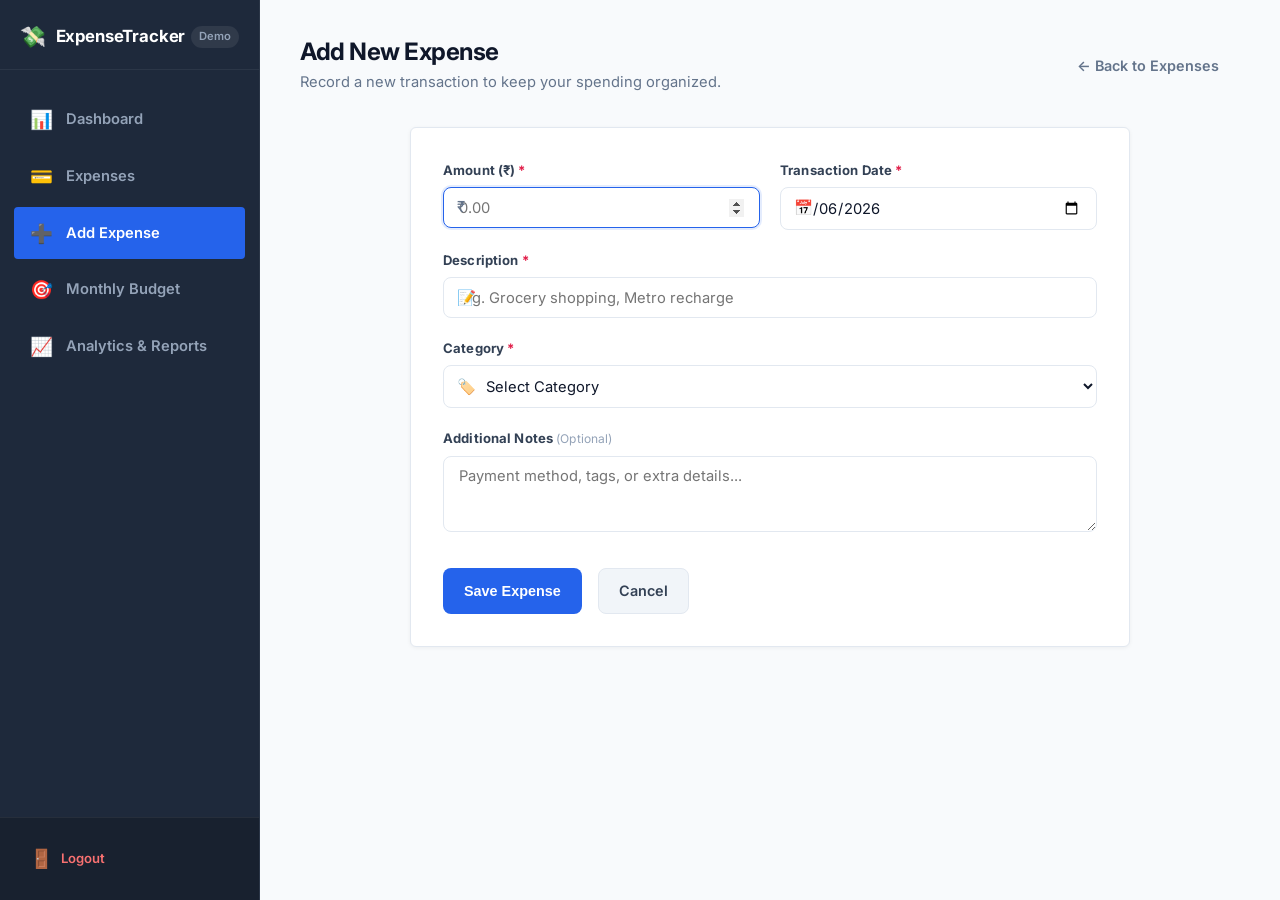
==== commit 60036209: "UI overhaul: replace AI-template look with cleaner human-designed style - Font: Manrope → Inter (les" ====
--- a/08_Instant_Browser_App_NoServer/add-expense.html
+++ b/08_Instant_Browser_App_NoServer/add-expense.html
@@ -6,7 +6,7 @@
     <title>Add Expense — ExpenseTracker</title>
     <link rel="preconnect" href="https://fonts.googleapis.com">
     <link rel="preconnect" href="https://fonts.gstatic.com" crossorigin>
-    <link href="https://fonts.googleapis.com/css2?family=Manrope:wght@400;500;600;700;800&display=swap" rel="stylesheet">
+    <link href="https://fonts.googleapis.com/css2?family=Inter:wght@400;500;600;700&display=swap" rel="stylesheet">
     <link rel="stylesheet" href="css/style.css">
 </head>
 <body class="app-body">
--- a/08_Instant_Browser_App_NoServer/css/style.css
+++ b/08_Instant_Browser_App_NoServer/css/style.css
@@ -1,20 +1,17 @@
 /* ==========================================================================
-   Java Expense Tracker — High-Craft Financial Interface Design System
-   Polished with Impeccable Craft (Production-Grade UI Refinement)
+   ExpenseTracker — custom UI
    ========================================================================== */
 
 :root {
-    /* Brand Colors (Deep Emerald Teal & Sky Precision) */
-    --primary: #0f766e;
-    --primary-hover: #115e59;
-    --primary-light: #f0fdfa;
-    --primary-border: #99f6e4;
-    --primary-gradient: linear-gradient(135deg, #0f766e 0%, #0d9488 100%);
+    --primary: #2563eb;
+    --primary-hover: #1d4ed8;
+    --primary-light: #eff6ff;
+    --primary-border: #bfdbfe;
     
-    --accent: #0284c7;
-    --accent-hover: #0369a1;
-    --accent-light: #f0f9ff;
-    --accent-border: #bae6fd;
+    --accent: #7c3aed;
+    --accent-hover: #6d28d9;
+    --accent-light: #f5f3ff;
+    --accent-border: #c4b5fd;
     
     /* Semantic Status Colors (WCAG AA Compliant Contrast) */
     --success: #059669;
@@ -41,11 +38,11 @@
     --bg-main: #f8fafc;
     --bg-card: #ffffff;
     --bg-muted: #f1f5f9;
-    --sidebar-bg: #090d16;
+    --sidebar-bg: #1e293b;
     --sidebar-text: #94a3b8;
     --sidebar-active: #ffffff;
-    --sidebar-active-bg: rgba(15, 118, 110, 0.22);
-    --sidebar-border: rgba(255, 255, 255, 0.08);
+    --sidebar-active-bg: rgba(37, 99, 235, 0.25);
+    --sidebar-border: rgba(255, 255, 255, 0.06);
     
     --text-main: #0f172a;
     --text-secondary: #334155;
@@ -54,18 +51,17 @@
     
     --border-color: #e2e8f0;
     --border-subtle: #f1f5f9;
-    --border-focus: #0f766e;
+    --border-focus: #2563eb;
     
-    /* Shadows & Radii */
-    --radius-sm: 6px;
-    --radius-md: 10px;
-    --radius-lg: 14px;
+    --radius-sm: 4px;
+    --radius-md: 8px;
+    --radius-lg: 12px;
     --radius-full: 9999px;
     
-    --shadow-sm: 0 1px 2px 0 rgba(15, 23, 42, 0.04);
-    --shadow-md: 0 4px 6px -1px rgba(15, 23, 42, 0.07), 0 2px 4px -2px rgba(15, 23, 42, 0.04);
-    --shadow-lg: 0 12px 20px -4px rgba(15, 23, 42, 0.08), 0 4px 6px -2px rgba(15, 23, 42, 0.03);
-    --shadow-card: 0 1px 3px 0 rgba(15, 23, 42, 0.04), 0 4px 14px -2px rgba(15, 23, 42, 0.03);
+    --shadow-sm: 0 1px 3px rgba(0,0,0,0.06);
+    --shadow-md: 0 4px 12px rgba(0,0,0,0.08);
+    --shadow-lg: 0 12px 32px rgba(0,0,0,0.1);
+    --shadow-card: 0 1px 4px rgba(0,0,0,0.05);
 }
 
 /* Reset & Global */
@@ -81,10 +77,10 @@
 }
 
 body {
-    font-family: 'Manrope', -apple-system, BlinkMacSystemFont, "Segoe UI", Roboto, sans-serif;
+    font-family: 'Inter', -apple-system, BlinkMacSystemFont, "Segoe UI", Roboto, sans-serif;
     background-color: var(--bg-main);
     color: var(--text-main);
-    line-height: 1.55;
+    line-height: 1.6;
     -webkit-font-smoothing: antialiased;
     -moz-osx-font-smoothing: grayscale;
     caret-color: var(--primary);
@@ -208,7 +204,7 @@
 }
 
 .sidebar-brand {
-    padding: 1.5rem 1.5rem 1.25rem;
+    padding: 1.25rem 1.25rem 1rem;
     display: flex;
     align-items: center;
     justify-content: space-between;
@@ -218,18 +214,18 @@
 .brand-logo {
     display: flex;
     align-items: center;
-    gap: 0.75rem;
+    gap: 0.6rem;
 }
 
 .logo-icon {
-    font-size: 1.6rem;
+    font-size: 1.3rem;
 }
 
 .brand-name {
-    font-size: 1.2rem;
-    font-weight: 800;
+    font-size: 1.05rem;
+    font-weight: 700;
     color: #ffffff;
-    letter-spacing: -0.02em;
+    letter-spacing: -0.01em;
 }
 
 .badge-tag {
@@ -279,8 +275,8 @@
 
 .nav-link.active {
     color: #ffffff;
-    background: var(--primary-gradient);
-    box-shadow: 0 4px 14px -2px rgba(15, 118, 110, 0.4);
+    background: var(--primary);
+    border-radius: var(--radius-sm);
 }
 
 .nav-icon {
@@ -371,11 +367,11 @@
 }
 
 .page-title {
-    font-size: 1.75rem;
-    font-weight: 800;
+    font-size: 1.5rem;
+    font-weight: 700;
     color: var(--text-main);
-    letter-spacing: -0.03em;
-    line-height: 1.25;
+    letter-spacing: -0.02em;
+    line-height: 1.3;
 }
 
 .page-subtitle {
@@ -390,15 +386,10 @@
 
 .card {
     background: var(--bg-card);
-    border-radius: var(--radius-lg);
+    border-radius: 6px;
     border: 1px solid var(--border-color);
     box-shadow: var(--shadow-card);
     padding: 1.5rem;
-    transition: box-shadow 0.2s ease, border-color 0.2s ease;
-}
-
-.card:hover {
-    border-color: #cbd5e1;
 }
 
 .kpi-grid {
@@ -411,7 +402,7 @@
 .kpi-card {
     background: var(--bg-card);
     border: 1px solid var(--border-color);
-    border-radius: var(--radius-lg);
+    border-radius: 6px;
     padding: 1.35rem 1.5rem;
     display: flex;
     align-items: flex-start;
@@ -419,26 +410,23 @@
     box-shadow: var(--shadow-card);
     position: relative;
     overflow: hidden;
-    transition: transform 0.2s ease, box-shadow 0.2s ease, border-color 0.2s ease;
+    transition: box-shadow 0.15s ease;
 }
 
 .kpi-card:hover {
-    transform: translateY(-2px);
     box-shadow: var(--shadow-md);
-    border-color: #cbd5e1;
 }
 
 .kpi-icon-wrapper {
-    width: 46px;
-    height: 46px;
-    border-radius: var(--radius-md);
+    width: 42px;
+    height: 42px;
+    border-radius: 6px;
     background: var(--bg-muted);
     display: flex;
     align-items: center;
     justify-content: center;
-    font-size: 1.4rem;
+    font-size: 1.25rem;
     flex-shrink: 0;
-    border: 1px solid var(--border-subtle);
 }
 
 .kpi-card.card-primary .kpi-icon-wrapper {
@@ -1000,7 +988,7 @@
 input:focus, select:focus, textarea:focus {
     outline: none;
     border-color: var(--border-focus);
-    box-shadow: 0 0 0 3px rgba(15, 118, 110, 0.15);
+    box-shadow: 0 0 0 2px rgba(37, 99, 235, 0.12);
 }
 
 .form-textarea {
@@ -1033,16 +1021,13 @@
 }
 
 .btn-primary {
-    background: var(--primary-gradient);
+    background: var(--primary);
     color: #ffffff;
-    box-shadow: 0 2px 8px rgba(15, 118, 110, 0.25);
 }
 
 .btn-primary:hover {
-    background: linear-gradient(135deg, #115e59 0%, #0f766e 100%);
+    background: var(--primary-hover);
     color: #ffffff;
-    box-shadow: 0 4px 12px rgba(15, 118, 110, 0.35);
-    transform: translateY(-1px);
 }
 
 .btn-secondary {
@@ -1119,7 +1104,7 @@
    ========================================================================== */
 
 .auth-page {
-    background: radial-gradient(circle at 50% 20%, #1e293b 0%, #090d16 100%);
+    background: #f1f5f9;
     min-height: 100vh;
     display: flex;
     align-items: center;
@@ -1134,9 +1119,9 @@
 
 .auth-card {
     background: #ffffff;
-    border-radius: var(--radius-lg);
-    border: 1px solid rgba(255, 255, 255, 0.1);
-    box-shadow: 0 20px 30px -10px rgba(0, 0, 0, 0.35);
+    border-radius: 6px;
+    border: 1px solid var(--border-color);
+    box-shadow: 0 8px 30px rgba(0,0,0,0.08);
     padding: 2.5rem 2.25rem;
 }
 
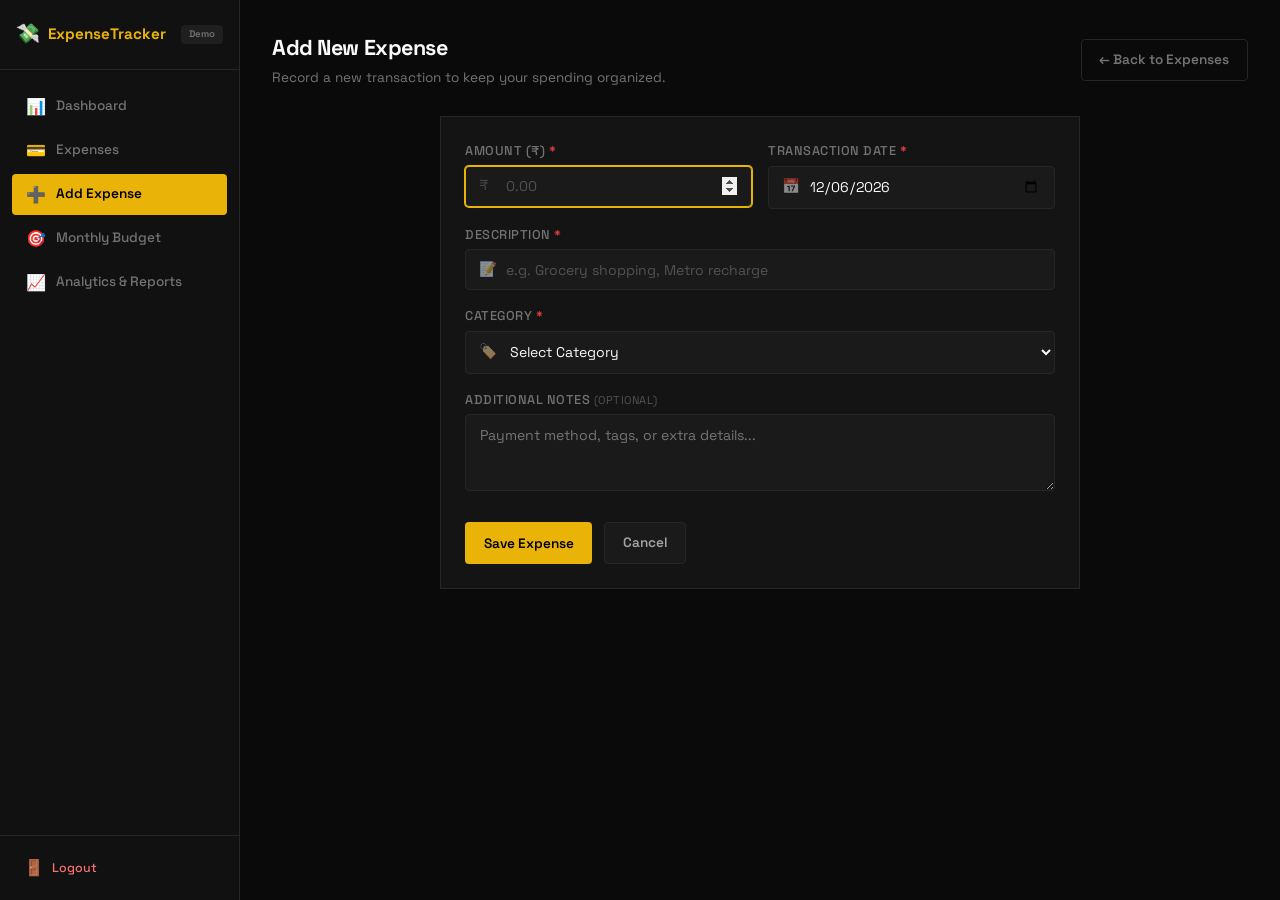
==== commit 63cc8cb4: "Bold dark theme: black bg, yellow accent, Space Grotesk, sharp edges - Background: light gray → near" ====
--- a/08_Instant_Browser_App_NoServer/add-expense.html
+++ b/08_Instant_Browser_App_NoServer/add-expense.html
@@ -6,7 +6,7 @@
     <title>Add Expense — ExpenseTracker</title>
     <link rel="preconnect" href="https://fonts.googleapis.com">
     <link rel="preconnect" href="https://fonts.gstatic.com" crossorigin>
-    <link href="https://fonts.googleapis.com/css2?family=Inter:wght@400;500;600;700&display=swap" rel="stylesheet">
+    <link href="https://fonts.googleapis.com/css2?family=Space+Grotesk:wght@400;500;600;700&display=swap" rel="stylesheet">
     <link rel="stylesheet" href="css/style.css">
 </head>
 <body class="app-body">
--- a/08_Instant_Browser_App_NoServer/css/style.css
+++ b/08_Instant_Browser_App_NoServer/css/style.css
@@ -1,251 +1,172 @@
 /* ==========================================================================
-   ExpenseTracker — custom UI
+   ExpenseTracker — dark & bold theme
    ========================================================================== */
 
 :root {
-    --primary: #2563eb;
-    --primary-hover: #1d4ed8;
-    --primary-light: #eff6ff;
-    --primary-border: #bfdbfe;
-    
-    --accent: #7c3aed;
-    --accent-hover: #6d28d9;
-    --accent-light: #f5f3ff;
-    --accent-border: #c4b5fd;
-    
-    /* Semantic Status Colors (WCAG AA Compliant Contrast) */
-    --success: #059669;
-    --success-bg: #ecfdf5;
-    --success-border: #a7f3d0;
-    --success-text: #065f46;
-    
-    --warning: #d97706;
-    --warning-bg: #fffbeb;
-    --warning-border: #fde68a;
-    --warning-text: #92400e;
-    
-    --danger: #e11d48;
-    --danger-bg: #fff1f2;
-    --danger-border: #fecdd3;
-    --danger-text: #9f1239;
-    
-    --info: #0284c7;
-    --info-bg: #f0f9ff;
-    --info-border: #bae6fd;
-    --info-text: #075985;
-
-    /* Neutrals & Surfaces */
-    --bg-main: #f8fafc;
-    --bg-card: #ffffff;
-    --bg-muted: #f1f5f9;
-    --sidebar-bg: #1e293b;
-    --sidebar-text: #94a3b8;
+    --primary: #eab308;
+    --primary-hover: #ca8a04;
+    --primary-light: rgba(234, 179, 8, 0.1);
+    --primary-border: rgba(234, 179, 8, 0.3);
+
+    --accent: #3b82f6;
+    --accent-hover: #2563eb;
+    --accent-light: rgba(59, 130, 246, 0.1);
+    --accent-border: rgba(59, 130, 246, 0.3);
+
+    --success: #22c55e;
+    --success-bg: rgba(34, 197, 94, 0.1);
+    --success-border: rgba(34, 197, 94, 0.3);
+    --success-text: #4ade80;
+
+    --warning: #eab308;
+    --warning-bg: rgba(234, 179, 8, 0.1);
+    --warning-border: rgba(234, 179, 8, 0.3);
+    --warning-text: #facc15;
+
+    --danger: #ef4444;
+    --danger-bg: rgba(239, 68, 68, 0.1);
+    --danger-border: rgba(239, 68, 68, 0.3);
+    --danger-text: #f87171;
+
+    --info: #3b82f6;
+    --info-bg: rgba(59, 130, 246, 0.1);
+    --info-border: rgba(59, 130, 246, 0.3);
+    --info-text: #60a5fa;
+
+    --bg-main: #0a0a0a;
+    --bg-card: #141414;
+    --bg-input: #1a1a1a;
+    --bg-muted: #1a1a1a;
+    --sidebar-bg: #111111;
+    --sidebar-text: #737373;
     --sidebar-active: #ffffff;
-    --sidebar-active-bg: rgba(37, 99, 235, 0.25);
-    --sidebar-border: rgba(255, 255, 255, 0.06);
-    
-    --text-main: #0f172a;
-    --text-secondary: #334155;
-    --text-muted: #64748b;
-    --text-subtle: #94a3b8;
-    
-    --border-color: #e2e8f0;
-    --border-subtle: #f1f5f9;
-    --border-focus: #2563eb;
-    
+    --sidebar-active-bg: var(--primary);
+    --sidebar-border: #262626;
+
+    --text-main: #fafafa;
+    --text-secondary: #a3a3a3;
+    --text-muted: #737373;
+    --text-subtle: #525252;
+
+    --border-color: #262626;
+    --border-subtle: #1f1f1f;
+    --border-focus: var(--primary);
+
     --radius-sm: 4px;
-    --radius-md: 8px;
-    --radius-lg: 12px;
+    --radius-md: 6px;
+    --radius-lg: 8px;
     --radius-full: 9999px;
-    
-    --shadow-sm: 0 1px 3px rgba(0,0,0,0.06);
-    --shadow-md: 0 4px 12px rgba(0,0,0,0.08);
-    --shadow-lg: 0 12px 32px rgba(0,0,0,0.1);
-    --shadow-card: 0 1px 4px rgba(0,0,0,0.05);
-}
-
-/* Reset & Global */
-*, *::before, *::after {
-    box-sizing: border-box;
-    margin: 0;
-    padding: 0;
-}
+
+    --shadow-sm: 0 1px 2px rgba(0,0,0,0.3);
+    --shadow-md: 0 4px 12px rgba(0,0,0,0.4);
+    --shadow-lg: 0 8px 24px rgba(0,0,0,0.5);
+    --shadow-card: 0 1px 3px rgba(0,0,0,0.3);
+}
+
+/* Reset */
+*, *::before, *::after { box-sizing: border-box; margin: 0; padding: 0; }
 
 ::selection {
-    background: rgba(15, 118, 110, 0.2);
-    color: #0f766e;
+    background: rgba(234, 179, 8, 0.3);
+    color: #facc15;
 }
 
 body {
-    font-family: 'Inter', -apple-system, BlinkMacSystemFont, "Segoe UI", Roboto, sans-serif;
+    font-family: 'Space Grotesk', -apple-system, BlinkMacSystemFont, sans-serif;
     background-color: var(--bg-main);
     color: var(--text-main);
-    line-height: 1.6;
+    line-height: 1.5;
     -webkit-font-smoothing: antialiased;
-    -moz-osx-font-smoothing: grayscale;
-    caret-color: var(--primary);
-}
-
-/* Custom Scrollbar */
-::-webkit-scrollbar {
-    width: 6px;
-    height: 6px;
-}
-::-webkit-scrollbar-track {
-    background: transparent;
-}
-::-webkit-scrollbar-thumb {
-    background: #cbd5e1;
-    border-radius: var(--radius-full);
-}
-::-webkit-scrollbar-thumb:hover {
-    background: #94a3b8;
-}
-
-/* Focus Rings */
-:focus-visible {
-    outline: 2px solid var(--border-focus);
-    outline-offset: 2px;
-}
-
-a {
-    color: var(--primary);
-    text-decoration: none;
-    transition: color 0.15s ease;
-}
-
-a:hover {
-    color: var(--primary-hover);
-}
-
-/* Text Links & Truncation */
-.text-link {
-    color: var(--primary);
-    font-weight: 600;
-    font-size: 0.82rem;
-    display: inline-flex;
-    align-items: center;
-    gap: 0.25rem;
-    transition: color 0.15s ease;
-}
-
-.text-link:hover {
-    color: var(--primary-hover);
-    text-decoration: underline;
-}
-
-.text-truncate {
-    white-space: nowrap;
-    overflow: hidden;
-    text-overflow: ellipsis;
-    display: block;
-}
-
-/* Tabular Numerals for Financial Data Alignment */
-.kpi-value,
-.stat-pill-value,
-.cell-amount,
-.metric-val,
-.date-badge,
-.amount,
-td.amount {
-    font-variant-numeric: tabular-nums lining-nums;
-    letter-spacing: -0.01em;
-}
-
-/* ==========================================================================
-   Layout & Navigation
-   ========================================================================== */
-
-.app-layout {
-    display: flex;
-    min-height: 100vh;
-}
-
-/* Mobile Navbar */
+}
+
+/* Scrollbar */
+::-webkit-scrollbar { width: 6px; }
+::-webkit-scrollbar-track { background: transparent; }
+::-webkit-scrollbar-thumb { background: #404040; border-radius: var(--radius-full); }
+::-webkit-scrollbar-thumb:hover { background: #525252; }
+
+:focus-visible { outline: 2px solid var(--border-focus); outline-offset: 2px; }
+
+a { color: var(--primary); text-decoration: none; }
+a:hover { color: var(--primary-hover); }
+
+/* ==========================================================================
+   Layout & Sidebar
+   ========================================================================== */
+
+.app-layout { display: flex; min-height: 100vh; }
+
 .mobile-navbar {
     display: none;
     position: fixed;
-    top: 0;
-    left: 0;
-    right: 0;
-    height: 60px;
+    top: 0; left: 0; right: 0;
+    height: 52px;
     background: var(--sidebar-bg);
-    color: #ffffff;
+    color: #fff;
     align-items: center;
     justify-content: space-between;
-    padding: 0 1.25rem;
+    padding: 0 1rem;
     z-index: 100;
-    border-bottom: 1px solid var(--sidebar-border);
+    border-bottom: 1px solid var(--border-color);
 }
 
 .mobile-menu-btn {
     background: transparent;
     border: none;
-    color: #ffffff;
-    font-size: 1.5rem;
+    color: #fff;
+    font-size: 1.3rem;
     cursor: pointer;
 }
 
-/* Sidebar */
 .app-sidebar {
-    width: 260px;
+    width: 240px;
     background-color: var(--sidebar-bg);
     color: var(--sidebar-text);
     display: flex;
     flex-direction: column;
     position: fixed;
-    top: 0;
-    bottom: 0;
-    left: 0;
+    top: 0; bottom: 0; left: 0;
     z-index: 50;
-    border-right: 1px solid var(--sidebar-border);
-    transition: transform 0.25s cubic-bezier(0.16, 1, 0.3, 1);
+    border-right: 1px solid var(--border-color);
 }
 
 .sidebar-brand {
-    padding: 1.25rem 1.25rem 1rem;
-    display: flex;
-    align-items: center;
-    justify-content: space-between;
-    border-bottom: 1px solid var(--sidebar-border);
+    padding: 1.25rem 1rem;
+    display: flex;
+    align-items: center;
+    gap: 0.5rem;
+    border-bottom: 1px solid var(--border-color);
 }
 
 .brand-logo {
     display: flex;
     align-items: center;
-    gap: 0.6rem;
-}
-
-.logo-icon {
-    font-size: 1.3rem;
-}
+    gap: 0.5rem;
+}
+
+.logo-icon { font-size: 1.2rem; }
 
 .brand-name {
-    font-size: 1.05rem;
+    font-size: 0.95rem;
     font-weight: 700;
-    color: #ffffff;
-    letter-spacing: -0.01em;
-}
-
-.badge-tag {
-    display: inline-flex;
-    align-items: center;
-    justify-content: center;
-}
+    color: var(--primary);
+}
+
+.badge-tag { display: inline-flex; align-items: center; justify-content: center; }
 
 .badge-subtle {
-    font-size: 0.7rem;
-    background: rgba(255, 255, 255, 0.08);
-    color: #94a3b8;
+    font-size: 0.6rem;
+    background: rgba(255,255,255,0.06);
+    color: var(--text-muted);
     padding: 2px 8px;
-    border-radius: var(--radius-full);
+    border-radius: var(--radius-sm);
     font-weight: 600;
+    margin-left: auto;
 }
 
 .sidebar-nav {
     flex: 1;
-    padding: 1.5rem 0.85rem;
+    padding: 1rem 0.75rem;
     overflow-y: auto;
 }
 
@@ -253,302 +174,220 @@
     list-style: none;
     display: flex;
     flex-direction: column;
-    gap: 0.3rem;
+    gap: 0.15rem;
 }
 
 .nav-link {
     display: flex;
     align-items: center;
-    gap: 0.85rem;
-    padding: 0.7rem 1rem;
-    border-radius: var(--radius-md);
+    gap: 0.65rem;
+    padding: 0.55rem 0.85rem;
+    border-radius: var(--radius-sm);
     color: var(--sidebar-text);
+    font-weight: 500;
+    font-size: 0.85rem;
+    transition: all 0.1s;
+    text-decoration: none;
+}
+
+.nav-link:hover {
+    color: #fff;
+    background: rgba(255,255,255,0.04);
+}
+
+.nav-link.active {
+    color: #000;
+    background: var(--primary);
     font-weight: 600;
-    font-size: 0.92rem;
-    transition: all 0.15s ease;
-}
-
-.nav-link:hover {
-    color: #ffffff;
-    background: rgba(255, 255, 255, 0.06);
-}
-
-.nav-link.active {
-    color: #ffffff;
+}
+
+.nav-icon { font-size: 1rem; }
+
+.sidebar-footer {
+    padding: 0.85rem;
+    border-top: 1px solid var(--border-color);
+}
+
+.user-profile-card {
+    display: flex;
+    align-items: center;
+    gap: 0.6rem;
+    margin-bottom: 0.65rem;
+}
+
+.user-avatar {
+    width: 32px; height: 32px;
     background: var(--primary);
-    border-radius: var(--radius-sm);
-}
-
-.nav-icon {
-    font-size: 1.15rem;
-}
-
-.sidebar-footer {
-    padding: 1.15rem 1rem;
-    border-top: 1px solid var(--sidebar-border);
-    background: rgba(0, 0, 0, 0.2);
-}
-
-.user-profile-card {
-    display: flex;
-    align-items: center;
-    gap: 0.75rem;
-    margin-bottom: 0.85rem;
-}
-
-.user-avatar {
-    width: 36px;
-    height: 36px;
-    background: var(--primary);
-    color: #ffffff;
+    color: #000;
     border-radius: var(--radius-full);
     display: flex;
     align-items: center;
     justify-content: center;
     font-weight: 700;
-    font-size: 0.95rem;
-}
-
-.user-details {
-    overflow: hidden;
-}
+    font-size: 0.8rem;
+}
+
+.user-details { overflow: hidden; }
 
 .user-name {
     display: block;
-    font-size: 0.88rem;
-    font-weight: 700;
-    color: #ffffff;
-    white-space: nowrap;
-    text-overflow: ellipsis;
-    overflow: hidden;
+    font-size: 0.82rem;
+    font-weight: 600;
+    color: #fff;
 }
 
 .user-email {
     display: block;
-    font-size: 0.72rem;
-    color: var(--sidebar-text);
-    white-space: nowrap;
-    text-overflow: ellipsis;
-    overflow: hidden;
+    font-size: 0.68rem;
+    color: var(--text-muted);
 }
 
 .btn-logout {
     display: flex;
     align-items: center;
     gap: 0.5rem;
-    padding: 0.5rem 0.85rem;
-    border-radius: var(--radius-md);
+    padding: 0.4rem 0.65rem;
+    border-radius: var(--radius-sm);
     color: #f87171;
-    font-size: 0.82rem;
-    font-weight: 600;
-    transition: background 0.15s ease;
-}
-
-.btn-logout:hover {
-    background: rgba(239, 68, 68, 0.15);
-    color: #fca5a5;
-}
-
-/* Main Content Area */
+    font-size: 0.78rem;
+    font-weight: 500;
+    transition: background 0.1s;
+}
+
+.btn-logout:hover { background: rgba(239,68,68,0.1); }
+
+/* Main Content */
 .app-main {
     flex: 1;
-    margin-left: 260px;
-    padding: 2.25rem 2.5rem;
-    max-width: 1400px;
+    margin-left: 240px;
+    padding: 2rem;
 }
 
 .page-header {
     display: flex;
     align-items: center;
     justify-content: space-between;
-    margin-bottom: 2rem;
-    flex-wrap: wrap;
-    gap: 1rem;
+    margin-bottom: 1.75rem;
 }
 
 .page-title {
-    font-size: 1.5rem;
+    font-size: 1.35rem;
     font-weight: 700;
-    color: var(--text-main);
     letter-spacing: -0.02em;
-    line-height: 1.3;
 }
 
 .page-subtitle {
     color: var(--text-muted);
-    font-size: 0.92rem;
-    margin-top: 0.25rem;
-}
-
-/* ==========================================================================
-   Cards & KPI Grid
+    font-size: 0.85rem;
+    margin-top: 0.2rem;
+}
+
+/* ==========================================================================
+   Cards & KPI
    ========================================================================== */
 
 .card {
     background: var(--bg-card);
-    border-radius: 6px;
     border: 1px solid var(--border-color);
-    box-shadow: var(--shadow-card);
-    padding: 1.5rem;
+    padding: 1.25rem;
 }
 
 .kpi-grid {
     display: grid;
-    grid-template-columns: repeat(auto-fit, minmax(240px, 1fr));
-    gap: 1.25rem;
-    margin-bottom: 2rem;
+    grid-template-columns: repeat(auto-fit, minmax(200px, 1fr));
+    gap: 0.85rem;
+    margin-bottom: 1.5rem;
 }
 
 .kpi-card {
     background: var(--bg-card);
     border: 1px solid var(--border-color);
-    border-radius: 6px;
-    padding: 1.35rem 1.5rem;
+    padding: 1.1rem;
     display: flex;
     align-items: flex-start;
-    gap: 1.15rem;
-    box-shadow: var(--shadow-card);
-    position: relative;
-    overflow: hidden;
-    transition: box-shadow 0.15s ease;
-}
-
-.kpi-card:hover {
-    box-shadow: var(--shadow-md);
-}
+    gap: 0.85rem;
+    transition: border-color 0.15s;
+}
+
+.kpi-card:hover { border-color: #404040; }
 
 .kpi-icon-wrapper {
-    width: 42px;
-    height: 42px;
-    border-radius: 6px;
-    background: var(--bg-muted);
+    width: 36px; height: 36px;
+    background: rgba(255,255,255,0.04);
     display: flex;
     align-items: center;
     justify-content: center;
-    font-size: 1.25rem;
+    font-size: 1.1rem;
     flex-shrink: 0;
-}
-
-.kpi-card.card-primary .kpi-icon-wrapper {
-    background: var(--primary-light);
-    border-color: var(--primary-border);
-}
-
-.kpi-card.card-info .kpi-icon-wrapper {
-    background: var(--info-bg);
-    border-color: var(--info-border);
-}
-
-.kpi-card.card-success .kpi-icon-wrapper {
-    background: var(--success-bg);
-    border-color: var(--success-border);
-}
-
-.kpi-card.card-warning .kpi-icon-wrapper {
-    background: var(--warning-bg);
-    border-color: var(--warning-border);
-}
-
-.kpi-card.card-danger .kpi-icon-wrapper {
-    background: var(--danger-bg);
-    border-color: var(--danger-border);
-}
-
-.kpi-card.card-purple .kpi-icon-wrapper {
-    background: #f5f3ff;
-    border-color: #ddd6fe;
-}
-
-.kpi-content {
-    flex: 1;
-    overflow: hidden;
-}
+    border-radius: var(--radius-sm);
+}
+
+.kpi-card.card-primary .kpi-icon-wrapper { background: var(--primary-light); }
+.kpi-card.card-info .kpi-icon-wrapper { background: var(--info-bg); }
+.kpi-card.card-success .kpi-icon-wrapper { background: var(--success-bg); }
+.kpi-card.card-warning .kpi-icon-wrapper { background: var(--warning-bg); }
+.kpi-card.card-danger .kpi-icon-wrapper { background: var(--danger-bg); }
+.kpi-card.card-purple .kpi-icon-wrapper { background: rgba(168,85,247,0.1); }
+
+.kpi-content { flex: 1; overflow: hidden; }
 
 .kpi-label {
-    font-size: 0.78rem;
-    font-weight: 700;
+    font-size: 0.7rem;
+    font-weight: 500;
     text-transform: uppercase;
-    letter-spacing: 0.05em;
+    letter-spacing: 0.04em;
     color: var(--text-muted);
 }
 
 .kpi-value {
-    font-size: 1.7rem;
-    font-weight: 800;
-    color: var(--text-main);
-    margin: 0.2rem 0;
-}
-
-.kpi-meta {
-    font-size: 0.78rem;
-    color: var(--text-muted);
-    display: block;
-}
-
-/* ==========================================================================
-   Budget Overview & Progress Card
-   ========================================================================== */
-
-.budget-progress-card {
-    margin-bottom: 2rem;
-}
-
-.budget-progress-header {
-    display: flex;
-    align-items: center;
-    justify-content: space-between;
-    margin-bottom: 1.15rem;
-    flex-wrap: wrap;
-    gap: 0.75rem;
-}
-
-.budget-info h4 {
-    font-size: 1.05rem;
+    font-size: 1.35rem;
     font-weight: 700;
     color: var(--text-main);
-}
-
-.budget-info p {
-    font-size: 0.88rem;
-    color: var(--text-muted);
-    margin-top: 0.15rem;
-}
+    margin: 0.1rem 0;
+    font-variant-numeric: tabular-nums;
+}
+
+.kpi-meta { font-size: 0.7rem; color: var(--text-muted); }
+
+/* ==========================================================================
+   Budget & Progress
+   ========================================================================== */
+
+.budget-progress-card { margin-bottom: 1.5rem; }
+
+.budget-progress-header {
+    display: flex;
+    align-items: center;
+    justify-content: space-between;
+    margin-bottom: 0.75rem;
+}
+
+.budget-info h4 { font-size: 0.9rem; font-weight: 600; }
+.budget-info p { font-size: 0.8rem; color: var(--text-muted); }
 
 .card-header-styled {
-    margin-bottom: 1.25rem;
-    padding-bottom: 0.85rem;
+    margin-bottom: 1rem;
+    padding-bottom: 0.75rem;
     border-bottom: 1px solid var(--border-color);
 }
 
-.card-header-styled h3 {
-    font-size: 1.1rem;
-    font-weight: 700;
-    color: var(--text-main);
-}
-
-.card-header-styled p {
-    font-size: 0.85rem;
-    color: var(--text-muted);
-    margin-top: 0.2rem;
-}
-
-.budget-alert-box {
-    margin-top: 1rem;
-}
-
-/* ==========================================================================
-   Charts Grid & Progress Bars
+.card-header-styled h3 { font-size: 0.95rem; font-weight: 600; }
+
+.budget-alert-box { margin-top: 0.75rem; }
+
+/* ==========================================================================
+   Charts
    ========================================================================== */
 
 .charts-grid {
     display: grid;
-    grid-template-columns: repeat(auto-fit, minmax(420px, 1fr));
-    gap: 1.5rem;
-    margin-bottom: 2rem;
+    grid-template-columns: repeat(auto-fit, minmax(360px, 1fr));
+    gap: 1rem;
+    margin-bottom: 1.5rem;
 }
 
 .chart-card {
-    min-height: 380px;
+    min-height: 320px;
     display: flex;
     flex-direction: column;
 }
@@ -557,72 +396,53 @@
     display: flex;
     align-items: center;
     justify-content: space-between;
-    margin-bottom: 1.25rem;
-    padding-bottom: 0.85rem;
+    margin-bottom: 1rem;
+    padding-bottom: 0.75rem;
     border-bottom: 1px solid var(--border-color);
 }
 
-.chart-header h3 {
-    font-size: 1.05rem;
-    font-weight: 700;
-    color: var(--text-main);
-    letter-spacing: -0.01em;
-}
+.chart-header h3 { font-size: 0.95rem; font-weight: 600; }
 
 .chart-wrapper, .chart-container {
     flex: 1;
     position: relative;
     width: 100%;
-    min-height: 280px;
+    min-height: 240px;
     display: flex;
     align-items: center;
     justify-content: center;
 }
 
-/* Empty Chart State */
 .empty-chart {
     display: flex;
     flex-direction: column;
     align-items: center;
     justify-content: center;
-    height: 240px;
+    height: 200px;
     width: 100%;
     background: var(--bg-muted);
     border: 1px dashed var(--border-color);
-    border-radius: var(--radius-md);
     color: var(--text-muted);
     text-align: center;
-    padding: 2rem;
-}
-
-.empty-chart span {
-    font-size: 2.5rem;
-    margin-bottom: 0.5rem;
-}
-
-.empty-chart p {
-    font-size: 0.88rem;
-    color: var(--text-muted);
-}
-
-/* Progress Bars (Layout-thrash free) */
+}
+
+.empty-chart span { font-size: 2rem; margin-bottom: 0.5rem; }
+.empty-chart p { font-size: 0.82rem; }
+
+/* Progress Bars */
 .progress-bar-container {
-    width: 100%;
-    height: 10px;
-    background-color: #e2e8f0;
+    width: 100%; height: 6px;
+    background-color: var(--border-color);
     border-radius: var(--radius-full);
     overflow: hidden;
 }
 
-.progress-bar-sm {
-    height: 7px;
-}
+.progress-bar-sm { height: 5px; }
 
 .progress-bar-fill {
     height: 100%;
     background-color: var(--primary);
     border-radius: var(--radius-full);
-    transition: opacity 0.25s ease;
 }
 
 .bg-success { background-color: var(--success); }
@@ -631,318 +451,218 @@
 
 /* Status Badges */
 .status-badge {
-    font-size: 0.72rem;
-    font-weight: 700;
-    padding: 3px 9px;
-    border-radius: var(--radius-full);
+    font-size: 0.65rem;
+    font-weight: 600;
+    padding: 2px 8px;
+    border-radius: var(--radius-sm);
     text-transform: uppercase;
-    letter-spacing: 0.05em;
-    display: inline-block;
-}
-
-.status-success {
-    background: var(--success-bg);
-    color: var(--success-text);
-    border: 1px solid var(--success-border);
-}
-
-.status-warning {
-    background: var(--warning-bg);
-    color: var(--warning-text);
-    border: 1px solid var(--warning-border);
-}
-
-.status-danger {
-    background: var(--danger-bg);
-    color: var(--danger-text);
-    border: 1px solid var(--danger-border);
-}
+    letter-spacing: 0.04em;
+}
+
+.status-success { background: var(--success-bg); color: var(--success-text); border: 1px solid var(--success-border); }
+.status-warning { background: var(--warning-bg); color: var(--warning-text); border: 1px solid var(--warning-border); }
+.status-danger { background: var(--danger-bg); color: var(--danger-text); border: 1px solid var(--danger-border); }
 
 /* ==========================================================================
    Toolbar & Filters
    ========================================================================== */
 
 .toolbar-card {
-    margin-bottom: 1.5rem;
-    padding: 1.15rem 1.35rem;
+    margin-bottom: 1.25rem;
+    padding: 1rem;
 }
 
 .filter-grid {
     display: flex;
     flex-wrap: wrap;
     align-items: flex-end;
-    gap: 1rem;
+    gap: 0.75rem;
 }
 
 .filter-group {
     display: flex;
     flex-direction: column;
-    gap: 0.35rem;
+    gap: 0.3rem;
     flex: 1;
-    min-width: 150px;
-}
-
-.filter-search {
-    min-width: 220px;
-    flex: 1.5;
-}
+    min-width: 130px;
+}
+
+.filter-search { min-width: 180px; flex: 1.5; }
 
 .filter-group label {
-    font-size: 0.76rem;
-    font-weight: 700;
+    font-size: 0.7rem;
+    font-weight: 600;
     text-transform: uppercase;
     letter-spacing: 0.04em;
     color: var(--text-muted);
 }
 
-.filter-actions {
-    display: flex;
-    gap: 0.5rem;
-    align-items: center;
-}
+.filter-actions { display: flex; gap: 0.5rem; align-items: center; }
 
 .stats-ribbon {
     display: flex;
-    gap: 1.25rem;
-    margin-bottom: 1.25rem;
-    align-items: center;
+    gap: 0.85rem;
+    margin-bottom: 1rem;
     flex-wrap: wrap;
 }
 
 .stat-pill {
-    background: #ffffff;
+    background: var(--bg-card);
     border: 1px solid var(--border-color);
-    padding: 0.35rem 0.85rem;
+    padding: 0.3rem 0.75rem;
     border-radius: var(--radius-full);
-    font-size: 0.82rem;
-    box-shadow: var(--shadow-sm);
-}
-
-.stat-pill-label {
-    color: var(--text-muted);
-    margin-right: 0.35rem;
-    font-weight: 500;
-}
-
-.stat-pill-value {
-    font-weight: 700;
-    color: var(--text-main);
-}
-
-.stat-highlight {
-    color: var(--primary);
-}
-
-/* ==========================================================================
-   Data Tables
-   ========================================================================== */
-
-.table-card {
-    padding: 0;
-    overflow: hidden;
-}
+    font-size: 0.78rem;
+}
+
+.stat-pill-label { color: var(--text-muted); margin-right: 0.3rem; }
+.stat-pill-value { font-weight: 600; }
+.stat-highlight { color: var(--primary); }
+
+/* ==========================================================================
+   Tables
+   ========================================================================== */
+
+.table-card { padding: 0; overflow: hidden; }
 
 .table-card-header {
     display: flex;
     align-items: center;
     justify-content: space-between;
-    padding: 1.15rem 1.5rem;
+    padding: 1rem 1.15rem;
     border-bottom: 1px solid var(--border-color);
 }
 
-.table-card-header h3 {
-    font-size: 1.05rem;
-    font-weight: 700;
-    color: var(--text-main);
-}
-
-.table-responsive {
-    width: 100%;
-    overflow-x: auto;
-}
+.table-card-header h3 { font-size: 0.95rem; font-weight: 600; }
+
+.table-responsive { width: 100%; overflow-x: auto; }
 
 .data-table {
     width: 100%;
     border-collapse: collapse;
+    font-size: 0.85rem;
+}
+
+.data-table th {
     text-align: left;
-    font-size: 0.9rem;
-}
-
-.data-table th {
-    background-color: #f8fafc;
-    color: var(--text-muted);
-    font-size: 0.74rem;
-    font-weight: 700;
+    padding: 0.7rem 1rem;
+    color: var(--text-muted);
+    font-size: 0.7rem;
+    font-weight: 600;
     text-transform: uppercase;
-    letter-spacing: 0.05em;
-    padding: 0.85rem 1.25rem;
+    letter-spacing: 0.04em;
     border-bottom: 1px solid var(--border-color);
+    background: rgba(255,255,255,0.02);
 }
 
 .data-table td {
-    padding: 0.95rem 1.25rem;
+    padding: 0.8rem 1rem;
     border-bottom: 1px solid var(--border-color);
     vertical-align: middle;
 }
 
-.data-table tbody tr {
-    transition: background-color 0.12s ease;
-}
-
-.data-table tbody tr:hover {
-    background-color: #f8fafc;
-}
-
-.data-table tr:last-child td {
-    border-bottom: none;
-}
+.data-table tbody tr { transition: background-color 0.1s; }
+.data-table tbody tr:hover { background-color: rgba(255,255,255,0.02); }
+.data-table tr:last-child td { border-bottom: none; }
 
 .text-right { text-align: right; }
 .text-center { text-align: center; }
 
 .cell-amount {
-    font-weight: 700;
-    font-size: 0.95rem;
-    color: var(--text-main);
+    font-weight: 600;
+    font-size: 0.88rem;
+    font-variant-numeric: tabular-nums;
 }
 
 .date-badge {
-    background: #f1f5f9;
-    color: #475569;
-    padding: 3px 8px;
-    border-radius: var(--radius-sm);
-    font-size: 0.82rem;
-    font-weight: 600;
-}
-
-/* Category Badges (Resilient Attribute Substring Matching) */
+    background: rgba(255,255,255,0.05);
+    padding: 2px 8px;
+    border-radius: var(--radius-sm);
+    font-size: 0.78rem;
+    color: var(--text-muted);
+}
+
+/* Category Badges */
 .category-badge {
     display: inline-flex;
     align-items: center;
-    gap: 0.35rem;
-    padding: 3px 9px;
+    gap: 0.3rem;
+    padding: 2px 8px;
     border-radius: var(--radius-full);
-    font-size: 0.78rem;
+    font-size: 0.72rem;
     font-weight: 600;
-    border: 1px solid transparent;
-}
-
-[class*="cat-food"], .cat-food { background: #fffbeb; color: #b45309; border-color: #fde68a; }
-[class*="cat-trans"], .cat-transport { background: #f0f9ff; color: #0369a1; border-color: #bae6fd; }
-[class*="cat-edu"], .cat-education { background: #f5f3ff; color: #6d28d9; border-color: #ddd6fe; }
-[class*="cat-shop"], .cat-shopping { background: #fff1f2; color: #be123c; border-color: #fecdd3; }
-[class*="cat-ent"], .cat-entertainment { background: #ecfdf5; color: #047857; border-color: #a7f3d0; }
-[class*="cat-bill"], [class*="cat-util"], .cat-bills { background: #fff7ed; color: #c2410c; border-color: #ffedd5; }
-[class*="cat-health"], .cat-health { background: #ecfeff; color: #0e7490; border-color: #a5f3fc; }
-[class*="cat-other"], .cat-other { background: #f8fafc; color: #475569; border-color: #e2e8f0; }
+}
+
+.cat-food { background: rgba(234,179,8,0.15); color: #facc15; }
+.cat-transport { background: rgba(59,130,246,0.15); color: #60a5fa; }
+.cat-education { background: rgba(168,85,247,0.15); color: #c084fc; }
+.cat-shopping { background: rgba(239,68,68,0.15); color: #f87171; }
+.cat-entertainment { background: rgba(34,197,94,0.15); color: #4ade80; }
+.cat-bills { background: rgba(249,115,22,0.15); color: #fb923c; }
+.cat-health { background: rgba(6,182,212,0.15); color: #22d3ee; }
+.cat-other { background: rgba(255,255,255,0.05); color: var(--text-muted); }
 
 /* Action Buttons */
-.action-btn-group {
-    display: inline-flex;
-    gap: 0.35rem;
-    align-items: center;
-}
+.action-btn-group { display: inline-flex; gap: 0.3rem; align-items: center; }
 
 .btn-icon-action {
     display: inline-flex;
     align-items: center;
     justify-content: center;
-    width: 32px;
-    height: 32px;
+    width: 30px; height: 30px;
     border-radius: var(--radius-sm);
     border: 1px solid var(--border-color);
-    background: #ffffff;
+    background: transparent;
     cursor: pointer;
-    font-size: 0.9rem;
-    transition: all 0.15s ease;
-}
-
-.btn-icon-action:hover {
-    background: #f1f5f9;
-    border-color: #cbd5e1;
-    transform: translateY(-1px);
-}
-
-.btn-edit:hover {
-    border-color: var(--primary-border);
-    background: var(--primary-light);
-    color: var(--primary);
-}
-
-.btn-delete:hover {
-    border-color: var(--danger-border);
-    background: var(--danger-bg);
-    color: var(--danger);
-}
-
-.inline-form {
-    display: inline;
-}
+    font-size: 0.8rem;
+    transition: all 0.1s;
+}
+
+.btn-icon-action:hover { background: rgba(255,255,255,0.05); border-color: #404040; }
+.btn-edit:hover { border-color: var(--primary-border); color: var(--primary); }
+.btn-delete:hover { border-color: var(--danger-border); color: var(--danger); }
+
+.inline-form { display: inline; }
 
 /* Empty State */
-.table-empty {
-    padding: 3rem 1.5rem !important;
-    text-align: center;
-}
+.table-empty { padding: 2.5rem 1rem !important; text-align: center; }
 
 .empty-state {
     text-align: center;
-    padding: 3rem 1.5rem;
-    color: var(--text-muted);
-}
-
-.empty-icon {
-    font-size: 2.75rem;
-    display: block;
-    margin-bottom: 0.75rem;
-}
-
-.empty-state h3 {
-    color: var(--text-main);
-    font-size: 1.15rem;
-    font-weight: 700;
-    margin-bottom: 0.25rem;
-}
-
-.empty-state p {
-    font-size: 0.88rem;
-    margin-bottom: 1.25rem;
-}
-
-/* ==========================================================================
-   Forms, Inputs & Buttons
-   ========================================================================== */
-
-.form-container-card {
-    max-width: 720px;
-    margin: 0 auto;
-}
-
-.form-card {
-    padding: 2rem;
-}
+    padding: 2.5rem 1rem;
+    color: var(--text-muted);
+}
+
+.empty-icon { font-size: 2.2rem; display: block; margin-bottom: 0.5rem; }
+.empty-state h3 { color: var(--text-main); font-size: 1rem; font-weight: 600; margin-bottom: 0.2rem; }
+.empty-state p { font-size: 0.82rem; margin-bottom: 1rem; }
+
+/* ==========================================================================
+   Forms & Buttons
+   ========================================================================== */
+
+.form-container-card { max-width: 640px; margin: 0 auto; }
+.form-card { padding: 1.5rem; }
 
 .form-grid-2 {
     display: grid;
     grid-template-columns: 1fr 1fr;
-    gap: 1.25rem;
-}
-
-.form-group {
-    margin-bottom: 1.25rem;
-}
+    gap: 1rem;
+}
+
+.form-group { margin-bottom: 1rem; }
 
 .form-group label {
     display: block;
-    font-size: 0.82rem;
-    font-weight: 700;
-    color: var(--text-secondary);
-    margin-bottom: 0.4rem;
-    letter-spacing: 0.01em;
+    font-size: 0.8rem;
+    font-weight: 500;
+    color: var(--text-muted);
+    margin-bottom: 0.35rem;
+    text-transform: uppercase;
+    letter-spacing: 0.04em;
 }
 
 .required { color: var(--danger); }
-.optional { color: var(--text-subtle); font-weight: normal; font-size: 0.75rem; }
+.optional { color: var(--text-subtle); font-weight: normal; font-size: 0.7rem; }
 
 .input-wrapper {
     position: relative;
@@ -952,15 +672,11 @@
 
 .input-icon {
     position: absolute;
-    left: 0.85rem;
-    font-size: 0.95rem;
+    left: 0.9rem;
+    font-size: 0.9rem;
     color: var(--text-muted);
     pointer-events: none;
-}
-
-.input-wrapper input,
-.input-wrapper select {
-    padding-left: 2.4rem;
+    opacity: 0.5;
 }
 
 input[type="text"],
@@ -971,34 +687,37 @@
 select,
 textarea {
     width: 100%;
-    padding: 0.65rem 0.95rem;
+    padding: 0.65rem 0.9rem;
     border: 1px solid var(--border-color);
-    border-radius: var(--radius-md);
-    background-color: #ffffff;
+    border-radius: var(--radius-sm);
+    background-color: var(--bg-input);
     font-family: inherit;
-    font-size: 0.92rem;
+    font-size: 0.88rem;
     color: var(--text-main);
-    transition: border-color 0.15s ease, box-shadow 0.15s ease;
-}
-
-input:hover, select:hover, textarea:hover {
-    border-color: #cbd5e1;
-}
+    transition: border-color 0.15s;
+}
+
+input::placeholder, select::placeholder { color: var(--text-subtle); }
+
+input:hover, select:hover, textarea:hover { border-color: #404040; }
 
 input:focus, select:focus, textarea:focus {
     outline: none;
     border-color: var(--border-focus);
-    box-shadow: 0 0 0 2px rgba(37, 99, 235, 0.12);
-}
-
-.form-textarea {
-    resize: vertical;
-}
+    box-shadow: 0 0 0 1px var(--border-focus);
+}
+
+.input-wrapper input,
+.input-wrapper select {
+    padding-left: 2.5rem;
+}
+
+.form-textarea { resize: vertical; }
 
 .form-actions {
     display: flex;
-    gap: 1rem;
-    margin-top: 1.75rem;
+    gap: 0.75rem;
+    margin-top: 1.5rem;
 }
 
 /* Buttons */
@@ -1006,105 +725,58 @@
     display: inline-flex;
     align-items: center;
     justify-content: center;
-    gap: 0.5rem;
-    padding: 0.65rem 1.25rem;
-    font-size: 0.9rem;
+    gap: 0.4rem;
+    padding: 0.6rem 1.1rem;
+    font-size: 0.85rem;
     font-weight: 600;
-    border-radius: var(--radius-md);
+    font-family: inherit;
+    border-radius: var(--radius-sm);
     border: 1px solid transparent;
     cursor: pointer;
-    transition: all 0.15s ease;
-}
-
-.btn:active {
-    transform: scale(0.98);
-}
-
-.btn-primary {
-    background: var(--primary);
-    color: #ffffff;
-}
-
-.btn-primary:hover {
-    background: var(--primary-hover);
-    color: #ffffff;
-}
-
-.btn-secondary {
-    background-color: #f1f5f9;
-    color: #334155;
-    border-color: var(--border-color);
-}
-
-.btn-secondary:hover {
-    background-color: #e2e8f0;
-    color: #0f172a;
-}
-
-.btn-ghost {
-    background-color: transparent;
-    color: var(--text-muted);
-}
-
-.btn-ghost:hover {
-    background-color: #f1f5f9;
-    color: var(--text-main);
-}
-
-.btn-block {
-    width: 100%;
-}
-
-.btn-sm {
-    padding: 0.4rem 0.8rem;
+    transition: all 0.1s;
+    text-decoration: none;
+}
+
+.btn:active { transform: scale(0.98); }
+
+.btn-primary { background: var(--primary); color: #000; }
+.btn-primary:hover { background: var(--primary-hover); color: #000; }
+
+.btn-secondary { background-color: var(--bg-muted); color: var(--text-secondary); border-color: var(--border-color); }
+.btn-secondary:hover { background-color: #262626; color: var(--text-main); }
+
+.btn-ghost { background-color: transparent; color: var(--text-muted); border: 1px solid var(--border-color); }
+.btn-ghost:hover { color: #fff; border-color: #404040; }
+
+.btn-block { width: 100%; }
+.btn-sm { padding: 0.35rem 0.7rem; font-size: 0.78rem; }
+
+/* ==========================================================================
+   Alerts
+   ========================================================================== */
+
+.alert {
+    display: flex;
+    align-items: center;
+    gap: 0.65rem;
+    padding: 0.7rem 1rem;
+    border-radius: var(--radius-sm);
     font-size: 0.82rem;
-}
-
-/* ==========================================================================
-   Alerts
-   ========================================================================== */
-
-.alert {
-    display: flex;
-    align-items: center;
-    gap: 0.75rem;
-    padding: 0.85rem 1.15rem;
-    border-radius: var(--radius-md);
-    font-size: 0.88rem;
-    font-weight: 500;
-    margin-bottom: 1.5rem;
-}
-
-.alert-danger {
-    background-color: var(--danger-bg);
-    color: var(--danger-text);
-    border: 1px solid var(--danger-border);
-}
-
-.alert-success {
-    background-color: var(--success-bg);
-    color: var(--success-text);
-    border: 1px solid var(--success-border);
-}
-
-.alert-warning {
-    background-color: var(--warning-bg);
-    color: var(--warning-text);
-    border: 1px solid var(--warning-border);
-}
-
-.alert-info {
-    background-color: var(--info-bg);
-    color: var(--info-text);
-    border: 1px solid var(--info-border);
-}
-
-/* ==========================================================================
-   Auth Pages (Login & Register)
+    margin-bottom: 1.25rem;
+    border: 1px solid;
+}
+
+.alert-danger { background: rgba(239,68,68,0.1); color: #fca5a5; border-color: rgba(239,68,68,0.2); }
+.alert-success { background: rgba(34,197,94,0.1); color: #86efac; border-color: rgba(34,197,94,0.2); }
+.alert-warning { background: rgba(234,179,8,0.1); color: #fde047; border-color: rgba(234,179,8,0.2); }
+.alert-info { background: rgba(59,130,246,0.1); color: #93c5fd; border-color: rgba(59,130,246,0.2); }
+
+/* ==========================================================================
+   Auth Pages
    ========================================================================== */
 
 .auth-page {
-    background: #f1f5f9;
+    background: var(--bg-main);
     min-height: 100vh;
     display: flex;
     align-items: center;
@@ -1112,57 +784,46 @@
     padding: 2rem 1rem;
 }
 
-.auth-container {
-    width: 100%;
-    max-width: 440px;
-}
+.auth-container { width: 100%; max-width: 400px; }
 
 .auth-card {
-    background: #ffffff;
-    border-radius: 6px;
+    background: var(--bg-card);
     border: 1px solid var(--border-color);
-    box-shadow: 0 8px 30px rgba(0,0,0,0.08);
-    padding: 2.5rem 2.25rem;
-}
-
-.auth-header {
-    text-align: center;
-    margin-bottom: 2rem;
-}
+    padding: 2.5rem 2rem;
+}
+
+.auth-header { text-align: center; margin-bottom: 2.25rem; }
 
 .auth-header .brand-logo {
     justify-content: center;
-    margin-bottom: 0.75rem;
-}
+    display: inline-flex;
+    align-items: center;
+    gap: 0.5rem;
+    margin-bottom: 1.25rem;
+}
+
+.auth-header .logo-icon { font-size: 1.5rem; }
+.auth-header .brand-name { font-size: 1.1rem; font-weight: 700; color: var(--primary); }
 
 .auth-header h2 {
-    font-size: 1.45rem;
-    font-weight: 800;
+    font-size: 1.5rem;
+    font-weight: 700;
     color: var(--text-main);
+    margin-bottom: 0.3rem;
     letter-spacing: -0.02em;
 }
 
-.auth-subtitle {
-    color: var(--text-muted);
-    font-size: 0.88rem;
-}
+.auth-subtitle { color: var(--text-muted); font-size: 0.88rem; }
 
 .auth-footer {
     text-align: center;
-    margin-top: 1.75rem;
-    font-size: 0.88rem;
-    color: var(--text-muted);
-}
-
-.auth-link {
-    font-weight: 700;
-    color: var(--primary);
-}
-
-.auth-link:hover {
-    color: var(--primary-hover);
-    text-decoration: underline;
-}
+    margin-top: 1.5rem;
+    font-size: 0.85rem;
+    color: var(--text-muted);
+}
+
+.auth-link { font-weight: 600; color: var(--primary); }
+.auth-link:hover { text-decoration: underline; }
 
 /* ==========================================================================
    Budget & Reports Specific
@@ -1171,69 +832,44 @@
 .grid-2-col {
     display: grid;
     grid-template-columns: 1fr 1fr;
-    gap: 1.5rem;
-    margin-bottom: 2rem;
-}
-
-.budget-metrics-list {
-    display: flex;
-    flex-direction: column;
-    gap: 0.85rem;
-}
+    gap: 1.25rem;
+    margin-bottom: 1.5rem;
+}
+
+.budget-metrics-list { display: flex; flex-direction: column; gap: 0.75rem; }
 
 .metric-row {
     display: flex;
     justify-content: space-between;
     align-items: center;
-    padding: 0.6rem 0;
+    padding: 0.5rem 0;
     border-bottom: 1px dashed var(--border-color);
-    font-size: 0.92rem;
-}
-
-.metric-row:last-child {
-    border-bottom: none;
-}
-
-.stat-danger { color: var(--danger); font-weight: 700; }
-.stat-success { color: var(--success); font-weight: 700; }
+    font-size: 0.88rem;
+}
+
+.metric-row:last-child { border-bottom: none; }
+
+.stat-danger { color: var(--danger); font-weight: 600; }
+.stat-success { color: var(--success); font-weight: 600; }
 .font-medium { font-weight: 600; }
 
 .mt-3 { margin-top: 0.75rem; }
 .mt-4 { margin-top: 1.5rem; }
 
 /* ==========================================================================
-   Print & Responsive Styles
+   Print & Responsive
    ========================================================================== */
 
 @media print {
-    .app-sidebar, .mobile-navbar, .no-print, .btn, .btn-icon-action, .toolbar-card {
-        display: none !important;
-    }
-    .app-main {
-        margin-left: 0 !important;
-        padding: 0 !important;
-    }
-    .card {
-        box-shadow: none !important;
-        border: 1px solid #ccc !important;
-    }
+    .app-sidebar, .mobile-navbar, .no-print, .btn, .btn-icon-action, .toolbar-card { display: none !important; }
+    .app-main { margin-left: 0 !important; padding: 0 !important; }
+    .card { box-shadow: none !important; border: 1px solid #444 !important; }
 }
 
 @media (max-width: 992px) {
-    .app-sidebar {
-        transform: translateX(-100%);
-    }
-    .app-sidebar.open {
-        transform: translateX(0);
-    }
-    .app-main {
-        margin-left: 0;
-        padding: 5rem 1.25rem 2rem;
-    }
-    .mobile-navbar {
-        display: flex;
-    }
-    .charts-grid, .grid-2-col, .form-grid-2 {
-        grid-template-columns: 1fr;
-    }
-}
+    .app-sidebar { transform: translateX(-100%); }
+    .app-sidebar.open { transform: translateX(0); }
+    .app-main { margin-left: 0; padding: 4rem 1.25rem 2rem; }
+    .mobile-navbar { display: flex; }
+    .charts-grid, .grid-2-col, .form-grid-2 { grid-template-columns: 1fr; }
+}
